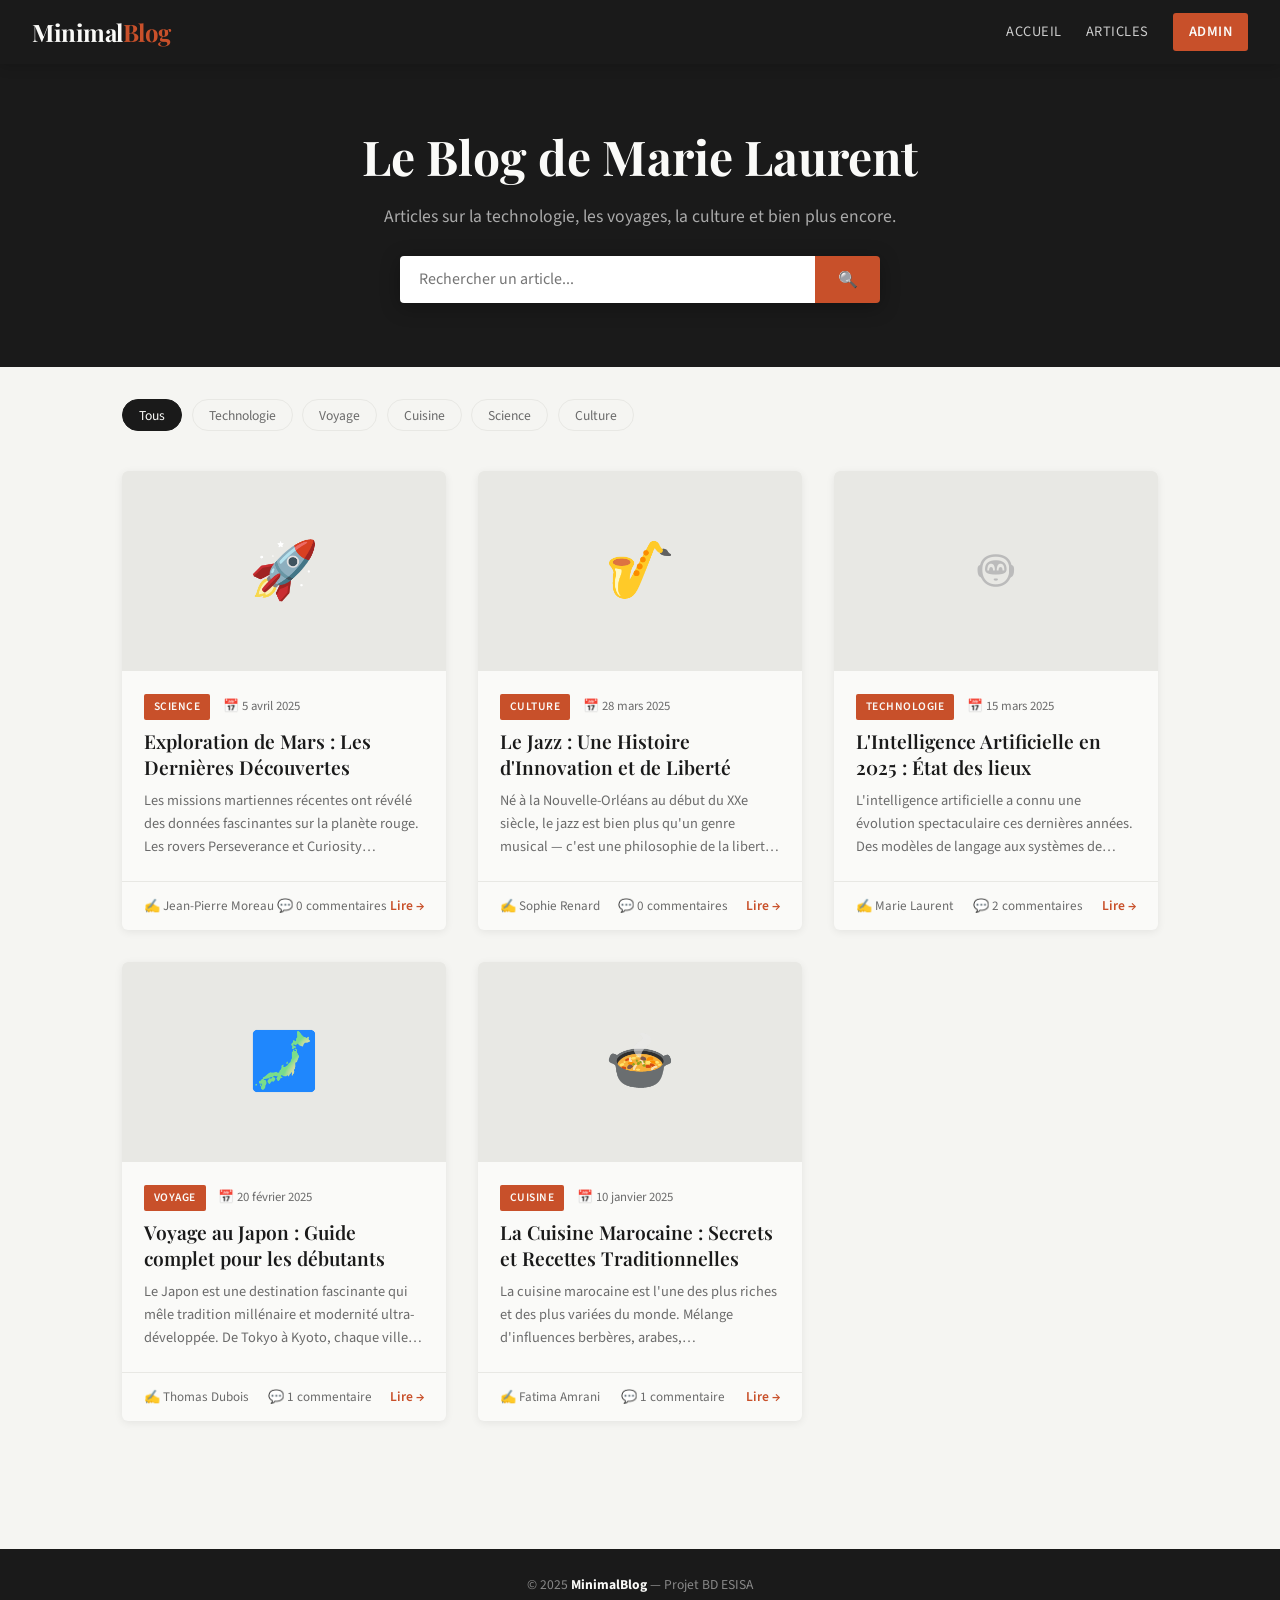
==== index.html @ 1b401ee1 "Premier commit - MinimalBlog ESISA" ====
<!DOCTYPE html>
<html lang="fr">
<head>
  <meta charset="UTF-8">
  <meta name="viewport" content="width=device-width, initial-scale=1.0">
  <title>MinimalBlog — Accueil</title>
  <link rel="stylesheet" href="css/style.css">
</head>
<body>

<!-- HEADER -->
<header>
  <a href="index.html" class="logo">Minimal<span>Blog</span></a>
  <nav>
    <a href="index.html">Accueil</a>
    <a href="index.html">Articles</a>
    <a href="admin/login.html" class="btn-admin">Admin</a>
  </nav>
</header>

<!-- HERO -->
<div class="hero">
  <h1>Le Blog de Marie Laurent</h1>
  <p>Articles sur la technologie, les voyages, la culture et bien plus encore.</p>
  <div class="search-bar">
    <input type="text" id="searchInput" placeholder="Rechercher un article...">
    <button onclick="rechercherArticles()">🔍</button>
  </div>
</div>

<!-- CONTENU -->
<div class="container">
  <div class="categories-filter" id="categoriesFilter">
    <button class="cat-btn active" onclick="filtrerCategorie(null, this)">Tous</button>
  </div>

  <div id="articlesGrid" class="articles-grid">
    <!-- Articles générés dynamiquement -->
  </div>

  <div class="pagination" id="pagination"></div>
</div>

<!-- FOOTER -->
<footer>
  <p>&copy; 2025 <strong>MinimalBlog</strong> — Projet BD ESISA</p>
</footer>

<script src="js/db.js"></script>
<script>
  // ---- Variables d'état ----
  let pageActuelle = 1;
  const ARTICLES_PAR_PAGE = 6;
  let categorieActive = null;
  let rechercheActive = '';

  // ---- Initialisation ----
  DB.init();
  chargerCategories();
  afficherArticles();

  // ---- Charger les catégories ----
  function chargerCategories() {
    const cats = DB.getCategories();
    const filter = document.getElementById('categoriesFilter');
    cats.forEach(cat => {
      const btn = document.createElement('button');
      btn.className = 'cat-btn';
      btn.textContent = cat.nom;
      btn.onclick = function() { filtrerCategorie(cat.id, this); };
      filter.appendChild(btn);
    });
  }

  // ---- Filtrer par catégorie ----
  function filtrerCategorie(id, btn) {
    categorieActive = id;
    pageActuelle = 1;
    document.querySelectorAll('.cat-btn').forEach(b => b.classList.remove('active'));
    btn.classList.add('active');
    afficherArticles();
  }

  // ---- Recherche ----
  function rechercherArticles() {
    rechercheActive = document.getElementById('searchInput').value.trim();
    pageActuelle = 1;
    afficherArticles();
  }

  document.getElementById('searchInput').addEventListener('keyup', function(e) {
    if (e.key === 'Enter') rechercherArticles();
    if (this.value === '') { rechercheActive = ''; afficherArticles(); }
  });

  // ---- Afficher les articles ----
  function afficherArticles() {
    const articles = DB.getArticles('publie', categorieActive, rechercheActive || null);
    const total = articles.length;
    const totalPages = Math.ceil(total / ARTICLES_PAR_PAGE);
    const debut = (pageActuelle - 1) * ARTICLES_PAR_PAGE;
    const page = articles.slice(debut, debut + ARTICLES_PAR_PAGE);

    const grid = document.getElementById('articlesGrid');

    if (page.length === 0) {
      grid.innerHTML = '<div class="empty-state" style="grid-column:1/-1">😕 Aucun article trouvé.</div>';
      document.getElementById('pagination').innerHTML = '';
      return;
    }

    grid.innerHTML = page.map(art => {
      const cat = DB.getCategorieById(art.categorie_id);
      const coms = DB.getCommentaires(art.id, true);
      const extrait = art.contenu.replace(/\n/g, ' ').substring(0, 150) + '...';
      return `
        <div class="card" onclick="window.location='article.html?id=${art.id}'">
          <div class="card-img">
            ${art.image_principale
              ? `<img src="${escapeHtml(art.image_principale)}" alt="${escapeHtml(art.titre)}" onerror="this.parentElement.innerHTML='${art.emoji || '📝'}';">`
              : `<span style="font-size:3.5rem">${art.emoji || '📝'}</span>`
            }
          </div>
          <div class="card-body">
            <div class="card-meta">
              <span class="badge">${cat ? escapeHtml(cat.nom) : 'Divers'}</span>
              <span class="card-date">📅 ${formatDate(art.date_publication)}</span>
            </div>
            <h2>${escapeHtml(art.titre)}</h2>
            <p>${escapeHtml(extrait)}</p>
          </div>
          <div class="card-footer">
            <span>✍️ ${escapeHtml(art.auteur)}</span>
            <span>💬 ${coms.length} commentaire${coms.length !== 1 ? 's' : ''}</span>
            <span class="read-more">Lire →</span>
          </div>
        </div>
      `;
    }).join('');

    // Pagination
    afficherPagination(totalPages);
  }

  function afficherPagination(totalPages) {
    const div = document.getElementById('pagination');
    if (totalPages <= 1) { div.innerHTML = ''; return; }
    let html = '';
    for (let i = 1; i <= totalPages; i++) {
      html += `<button class="page-btn ${i === pageActuelle ? 'active' : ''}" onclick="changerPage(${i})">${i}</button>`;
    }
    div.innerHTML = html;
  }

  function changerPage(n) {
    pageActuelle = n;
    afficherArticles();
    window.scrollTo({ top: 0, behavior: 'smooth' });
  }
</script>
</body>
</html>
---- css/style.css ----
/* ============================================
   MinimalBlog — Style Principal
   ============================================ */

@import url('https://fonts.googleapis.com/css2?family=Playfair+Display:wght@400;600;700&family=Source+Sans+3:wght@300;400;600&display=swap');

:root {
  --noir: #1a1a1a;
  --blanc: #fafaf8;
  --accent: #c8502a;
  --gris: #6b6b6b;
  --gris-clair: #e8e8e4;
  --fond: #f5f5f2;
}

* {
  margin: 0;
  padding: 0;
  box-sizing: border-box;
}

body {
  font-family: 'Source Sans 3', sans-serif;
  background: var(--fond);
  color: var(--noir);
  line-height: 1.7;
}

a {
  text-decoration: none;
  color: inherit;
}

/* ---- HEADER ---- */
header {
  background: var(--noir);
  color: var(--blanc);
  padding: 0 2rem;
  display: flex;
  align-items: center;
  justify-content: space-between;
  height: 64px;
  position: sticky;
  top: 0;
  z-index: 100;
  box-shadow: 0 2px 12px rgba(0,0,0,0.18);
}

.logo {
  font-family: 'Playfair Display', serif;
  font-size: 1.5rem;
  font-weight: 700;
  letter-spacing: -0.5px;
  color: var(--blanc);
}

.logo span {
  color: var(--accent);
}

nav {
  display: flex;
  gap: 1.5rem;
  align-items: center;
}

nav a {
  font-size: 0.9rem;
  font-weight: 400;
  color: #ccc;
  transition: color 0.2s;
  letter-spacing: 0.5px;
  text-transform: uppercase;
}

nav a:hover {
  color: var(--blanc);
}

.btn-admin {
  background: var(--accent);
  color: var(--blanc) !important;
  padding: 0.4rem 1rem;
  border-radius: 3px;
  font-weight: 600 !important;
  transition: background 0.2s !important;
}

.btn-admin:hover {
  background: #a83f1f !important;
}

/* ---- LAYOUT ---- */
.container {
  max-width: 1100px;
  margin: 0 auto;
  padding: 0 2rem;
}

.page-title {
  font-family: 'Playfair Display', serif;
  font-size: 2.2rem;
  font-weight: 700;
  margin: 2.5rem 0 0.5rem;
  color: var(--noir);
}

.page-subtitle {
  color: var(--gris);
  margin-bottom: 2rem;
  font-size: 1rem;
}

/* ---- HERO ---- */
.hero {
  background: var(--noir);
  color: var(--blanc);
  padding: 4rem 2rem;
  text-align: center;
}

.hero h1 {
  font-family: 'Playfair Display', serif;
  font-size: 3rem;
  font-weight: 700;
  margin-bottom: 1rem;
  line-height: 1.2;
}

.hero p {
  font-size: 1.1rem;
  color: #aaa;
  max-width: 520px;
  margin: 0 auto 1.5rem;
}

/* ---- SEARCH ---- */
.search-bar {
  display: flex;
  max-width: 480px;
  margin: 0 auto;
  border-radius: 4px;
  overflow: hidden;
  box-shadow: 0 4px 20px rgba(0,0,0,0.3);
}

.search-bar input {
  flex: 1;
  padding: 0.8rem 1.2rem;
  border: none;
  font-family: 'Source Sans 3', sans-serif;
  font-size: 1rem;
  outline: none;
}

.search-bar button {
  background: var(--accent);
  color: var(--blanc);
  border: none;
  padding: 0 1.4rem;
  cursor: pointer;
  font-size: 1rem;
  font-weight: 600;
  transition: background 0.2s;
}

.search-bar button:hover {
  background: #a83f1f;
}

/* ---- CATEGORIES ---- */
.categories-filter {
  display: flex;
  gap: 0.6rem;
  flex-wrap: wrap;
  margin: 2rem 0 1.5rem;
}

.cat-btn {
  padding: 0.35rem 1rem;
  border: 1.5px solid var(--gris-clair);
  background: transparent;
  border-radius: 20px;
  cursor: pointer;
  font-family: 'Source Sans 3', sans-serif;
  font-size: 0.85rem;
  color: var(--gris);
  transition: all 0.2s;
}

.cat-btn:hover, .cat-btn.active {
  background: var(--noir);
  color: var(--blanc);
  border-color: var(--noir);
}

/* ---- ARTICLES GRID ---- */
.articles-grid {
  display: grid;
  grid-template-columns: repeat(auto-fill, minmax(320px, 1fr));
  gap: 2rem;
  padding: 1rem 0 3rem;
}

.card {
  background: var(--blanc);
  border-radius: 6px;
  overflow: hidden;
  box-shadow: 0 2px 8px rgba(0,0,0,0.07);
  transition: transform 0.25s, box-shadow 0.25s;
  cursor: pointer;
}

.card:hover {
  transform: translateY(-4px);
  box-shadow: 0 8px 24px rgba(0,0,0,0.12);
}

.card-img {
  width: 100%;
  height: 200px;
  object-fit: cover;
  background: var(--gris-clair);
  display: flex;
  align-items: center;
  justify-content: center;
  font-size: 3rem;
  color: #bbb;
}

.card-img img {
  width: 100%;
  height: 100%;
  object-fit: cover;
}

.card-body {
  padding: 1.4rem;
}

.card-meta {
  display: flex;
  align-items: center;
  gap: 0.8rem;
  margin-bottom: 0.6rem;
}

.badge {
  background: var(--accent);
  color: var(--blanc);
  font-size: 0.72rem;
  font-weight: 600;
  text-transform: uppercase;
  letter-spacing: 0.5px;
  padding: 0.2rem 0.6rem;
  border-radius: 2px;
}

.card-date {
  font-size: 0.8rem;
  color: var(--gris);
}

.card h2 {
  font-family: 'Playfair Display', serif;
  font-size: 1.2rem;
  font-weight: 600;
  margin-bottom: 0.5rem;
  line-height: 1.35;
}

.card p {
  font-size: 0.9rem;
  color: var(--gris);
  line-height: 1.6;
  display: -webkit-box;
  -webkit-line-clamp: 3;
  -webkit-box-orient: vertical;
  overflow: hidden;
}

.card-footer {
  padding: 0.8rem 1.4rem;
  border-top: 1px solid var(--gris-clair);
  display: flex;
  justify-content: space-between;
  align-items: center;
  font-size: 0.82rem;
  color: var(--gris);
}

.read-more {
  color: var(--accent);
  font-weight: 600;
  font-size: 0.85rem;
}

/* ---- PAGINATION ---- */
.pagination {
  display: flex;
  justify-content: center;
  gap: 0.5rem;
  padding: 2rem 0 3rem;
}

.page-btn {
  width: 38px;
  height: 38px;
  border: 1.5px solid var(--gris-clair);
  background: var(--blanc);
  border-radius: 3px;
  cursor: pointer;
  font-family: 'Source Sans 3', sans-serif;
  font-size: 0.9rem;
  color: var(--noir);
  transition: all 0.2s;
}

.page-btn:hover, .page-btn.active {
  background: var(--noir);
  color: var(--blanc);
  border-color: var(--noir);
}

/* ---- ARTICLE DETAIL ---- */
.article-detail {
  max-width: 780px;
  margin: 2rem auto;
  padding: 0 2rem;
}

.article-header {
  margin-bottom: 2rem;
}

.article-header h1 {
  font-family: 'Playfair Display', serif;
  font-size: 2.5rem;
  font-weight: 700;
  line-height: 1.25;
  margin-bottom: 1rem;
}

.article-info {
  display: flex;
  gap: 1.2rem;
  flex-wrap: wrap;
  font-size: 0.88rem;
  color: var(--gris);
  margin-bottom: 1.5rem;
}

.article-info span {
  display: flex;
  align-items: center;
  gap: 0.3rem;
}

.article-img {
  width: 100%;
  height: 380px;
  object-fit: cover;
  border-radius: 6px;
  background: var(--gris-clair);
  display: flex;
  align-items: center;
  justify-content: center;
  font-size: 5rem;
  margin-bottom: 2.5rem;
  overflow: hidden;
}

.article-img img {
  width: 100%;
  height: 100%;
  object-fit: cover;
}

.article-content {
  font-size: 1.1rem;
  line-height: 1.9;
  color: #2a2a2a;
  margin-bottom: 3rem;
}

.article-content p {
  margin-bottom: 1.2rem;
}

/* ---- COMMENTAIRES ---- */
.comments-section {
  border-top: 2px solid var(--noir);
  padding-top: 2rem;
  margin-bottom: 3rem;
}

.comments-section h3 {
  font-family: 'Playfair Display', serif;
  font-size: 1.6rem;
  margin-bottom: 1.5rem;
}

.comment-form {
  background: var(--blanc);
  padding: 1.5rem;
  border-radius: 6px;
  margin-bottom: 2rem;
  box-shadow: 0 2px 8px rgba(0,0,0,0.06);
}

.comment-form h4 {
  font-family: 'Playfair Display', serif;
  margin-bottom: 1rem;
  font-size: 1.1rem;
}

.form-row {
  display: grid;
  grid-template-columns: 1fr 1fr;
  gap: 1rem;
  margin-bottom: 1rem;
}

.form-group {
  display: flex;
  flex-direction: column;
  gap: 0.3rem;
  margin-bottom: 1rem;
}

.form-group label {
  font-size: 0.85rem;
  font-weight: 600;
  color: var(--gris);
  text-transform: uppercase;
  letter-spacing: 0.5px;
}

.form-group input,
.form-group textarea,
.form-group select {
  padding: 0.7rem 1rem;
  border: 1.5px solid var(--gris-clair);
  border-radius: 4px;
  font-family: 'Source Sans 3', sans-serif;
  font-size: 0.95rem;
  outline: none;
  background: var(--fond);
  transition: border-color 0.2s;
}

.form-group input:focus,
.form-group textarea:focus,
.form-group select:focus {
  border-color: var(--accent);
}

.form-group textarea {
  resize: vertical;
  min-height: 100px;
}

.btn {
  padding: 0.7rem 1.6rem;
  border: none;
  border-radius: 4px;
  cursor: pointer;
  font-family: 'Source Sans 3', sans-serif;
  font-size: 0.95rem;
  font-weight: 600;
  transition: all 0.2s;
}

.btn-primary {
  background: var(--noir);
  color: var(--blanc);
}

.btn-primary:hover {
  background: #333;
}

.btn-accent {
  background: var(--accent);
  color: var(--blanc);
}

.btn-accent:hover {
  background: #a83f1f;
}

.btn-danger {
  background: #dc3545;
  color: var(--blanc);
}

.btn-danger:hover {
  background: #b52d3a;
}

.btn-success {
  background: #28a745;
  color: var(--blanc);
}

.btn-success:hover {
  background: #218838;
}

.btn-secondary {
  background: var(--gris-clair);
  color: var(--noir);
}

.btn-secondary:hover {
  background: #ccc;
}

.comment-item {
  background: var(--blanc);
  border-radius: 6px;
  padding: 1.2rem 1.4rem;
  margin-bottom: 1rem;
  box-shadow: 0 1px 6px rgba(0,0,0,0.05);
  border-left: 3px solid var(--accent);
}

.comment-author {
  font-weight: 600;
  font-size: 0.9rem;
}

.comment-date {
  font-size: 0.8rem;
  color: var(--gris);
  margin-left: 0.8rem;
}

.comment-text {
  margin-top: 0.5rem;
  font-size: 0.95rem;
  color: #333;
}

/* ---- ADMIN ---- */
.admin-layout {
  display: flex;
  min-height: 100vh;
}

.sidebar {
  width: 230px;
  background: var(--noir);
  color: var(--blanc);
  padding: 2rem 0;
  flex-shrink: 0;
}

.sidebar-logo {
  font-family: 'Playfair Display', serif;
  font-size: 1.3rem;
  font-weight: 700;
  padding: 0 1.5rem;
  margin-bottom: 2rem;
  color: var(--blanc);
}

.sidebar-logo span {
  color: var(--accent);
}

.sidebar-nav {
  list-style: none;
}

.sidebar-nav li a {
  display: flex;
  align-items: center;
  gap: 0.8rem;
  padding: 0.8rem 1.5rem;
  color: #aaa;
  font-size: 0.9rem;
  transition: all 0.2s;
  border-left: 3px solid transparent;
}

.sidebar-nav li a:hover,
.sidebar-nav li a.active {
  color: var(--blanc);
  background: rgba(255,255,255,0.05);
  border-left-color: var(--accent);
}

.sidebar-nav li a .icon {
  font-size: 1rem;
}

.admin-main {
  flex: 1;
  background: var(--fond);
  overflow-y: auto;
}

.admin-topbar {
  background: var(--blanc);
  padding: 1rem 2rem;
  display: flex;
  align-items: center;
  justify-content: space-between;
  border-bottom: 1px solid var(--gris-clair);
  box-shadow: 0 1px 4px rgba(0,0,0,0.05);
}

.admin-topbar h2 {
  font-family: 'Playfair Display', serif;
  font-size: 1.4rem;
}

.admin-content {
  padding: 2rem;
}

/* ---- STATS CARDS ---- */
.stats-grid {
  display: grid;
  grid-template-columns: repeat(auto-fill, minmax(200px, 1fr));
  gap: 1.2rem;
  margin-bottom: 2.5rem;
}

.stat-card {
  background: var(--blanc);
  border-radius: 6px;
  padding: 1.4rem;
  box-shadow: 0 2px 8px rgba(0,0,0,0.06);
  border-left: 4px solid var(--accent);
}

.stat-card .stat-number {
  font-family: 'Playfair Display', serif;
  font-size: 2.2rem;
  font-weight: 700;
  color: var(--noir);
}

.stat-card .stat-label {
  font-size: 0.82rem;
  color: var(--gris);
  text-transform: uppercase;
  letter-spacing: 0.5px;
  margin-top: 0.2rem;
}

/* ---- TABLE ---- */
.data-table {
  width: 100%;
  border-collapse: collapse;
  background: var(--blanc);
  border-radius: 6px;
  overflow: hidden;
  box-shadow: 0 2px 8px rgba(0,0,0,0.06);
}

.data-table th {
  background: var(--noir);
  color: var(--blanc);
  padding: 0.9rem 1.2rem;
  text-align: left;
  font-size: 0.82rem;
  text-transform: uppercase;
  letter-spacing: 0.5px;
  font-weight: 600;
}

.data-table td {
  padding: 0.9rem 1.2rem;
  border-bottom: 1px solid var(--gris-clair);
  font-size: 0.9rem;
}

.data-table tr:last-child td {
  border-bottom: none;
}

.data-table tr:hover td {
  background: var(--fond);
}

.status-badge {
  padding: 0.2rem 0.7rem;
  border-radius: 20px;
  font-size: 0.75rem;
  font-weight: 600;
}

.status-publie {
  background: #d4edda;
  color: #155724;
}

.status-brouillon {
  background: #fff3cd;
  color: #856404;
}

.status-pending {
  background: #fff3cd;
  color: #856404;
}

.status-approved {
  background: #d4edda;
  color: #155724;
}

.actions {
  display: flex;
  gap: 0.5rem;
}

.btn-sm {
  padding: 0.3rem 0.8rem;
  font-size: 0.8rem;
  border-radius: 3px;
}

/* ---- MODAL ---- */
.modal-overlay {
  position: fixed;
  inset: 0;
  background: rgba(0,0,0,0.55);
  z-index: 1000;
  display: flex;
  align-items: center;
  justify-content: center;
  opacity: 0;
  pointer-events: none;
  transition: opacity 0.25s;
}

.modal-overlay.open {
  opacity: 1;
  pointer-events: all;
}

.modal {
  background: var(--blanc);
  border-radius: 8px;
  padding: 2rem;
  width: 90%;
  max-width: 620px;
  max-height: 90vh;
  overflow-y: auto;
  box-shadow: 0 20px 60px rgba(0,0,0,0.25);
  transform: translateY(20px);
  transition: transform 0.25s;
}

.modal-overlay.open .modal {
  transform: translateY(0);
}

.modal-header {
  display: flex;
  align-items: center;
  justify-content: space-between;
  margin-bottom: 1.5rem;
}

.modal-header h3 {
  font-family: 'Playfair Display', serif;
  font-size: 1.4rem;
}

.btn-close {
  background: none;
  border: none;
  font-size: 1.5rem;
  cursor: pointer;
  color: var(--gris);
  line-height: 1;
}

/* ---- LOGIN ---- */
.login-page {
  min-height: 100vh;
  display: flex;
  align-items: center;
  justify-content: center;
  background: var(--noir);
}

.login-box {
  background: var(--blanc);
  padding: 2.5rem;
  border-radius: 8px;
  width: 380px;
  box-shadow: 0 20px 60px rgba(0,0,0,0.4);
}

.login-box h2 {
  font-family: 'Playfair Display', serif;
  font-size: 1.8rem;
  margin-bottom: 0.3rem;
}

.login-box p {
  color: var(--gris);
  font-size: 0.9rem;
  margin-bottom: 2rem;
}

.error-msg {
  background: #f8d7da;
  color: #721c24;
  padding: 0.7rem 1rem;
  border-radius: 4px;
  font-size: 0.88rem;
  margin-bottom: 1rem;
  display: none;
}

.success-msg {
  background: #d4edda;
  color: #155724;
  padding: 0.7rem 1rem;
  border-radius: 4px;
  font-size: 0.88rem;
  margin-bottom: 1rem;
  display: none;
}

/* ---- FOOTER ---- */
footer {
  background: var(--noir);
  color: #888;
  text-align: center;
  padding: 1.5rem;
  font-size: 0.85rem;
}

footer strong {
  color: var(--blanc);
}

/* ---- RESPONSIVE ---- */
@media (max-width: 768px) {
  .hero h1 { font-size: 2rem; }
  .form-row { grid-template-columns: 1fr; }
  .article-header h1 { font-size: 1.8rem; }
  .sidebar { display: none; }
  .stats-grid { grid-template-columns: 1fr 1fr; }
}

/* ---- UTILS ---- */
.flex { display: flex; }
.gap-1 { gap: 0.5rem; }
.mt-1 { margin-top: 1rem; }
.mb-2 { margin-bottom: 2rem; }
.text-right { text-align: right; }
.empty-state {
  text-align: center;
  color: var(--gris);
  padding: 3rem;
  font-size: 1rem;
}
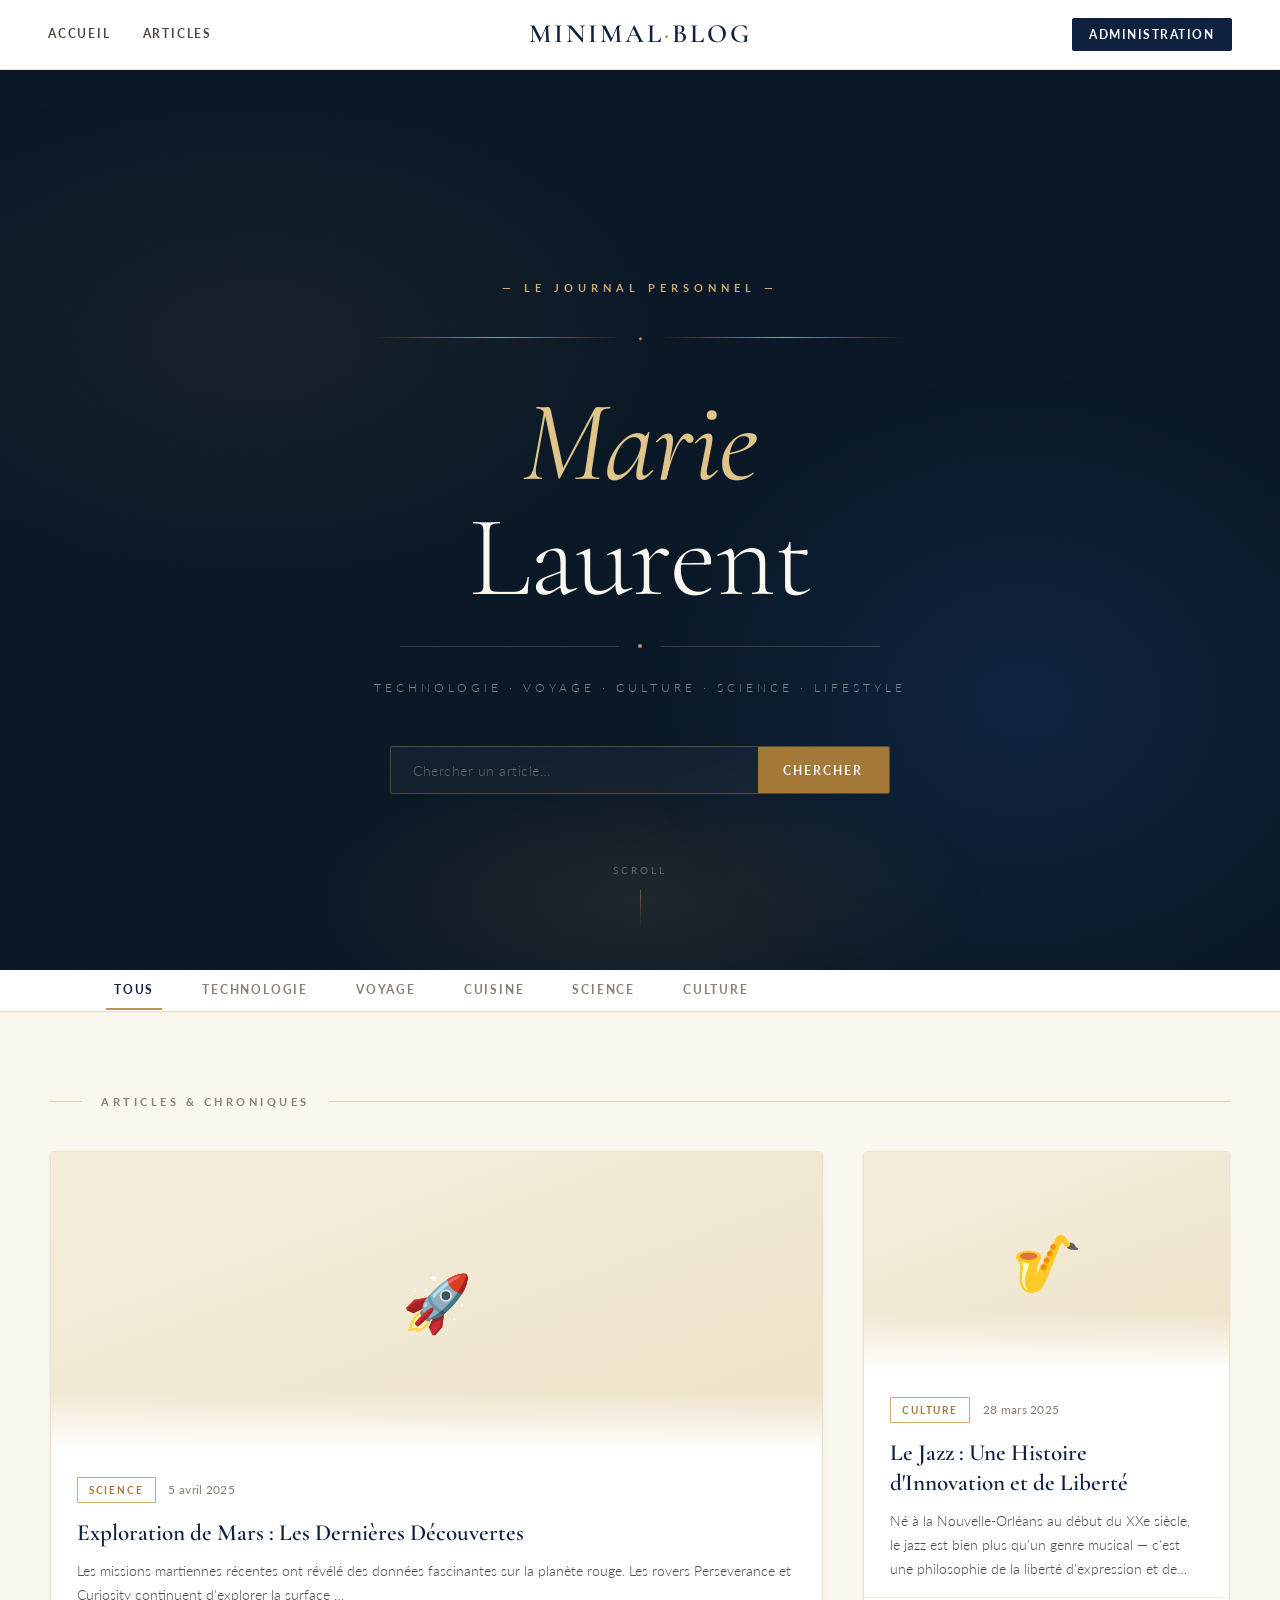
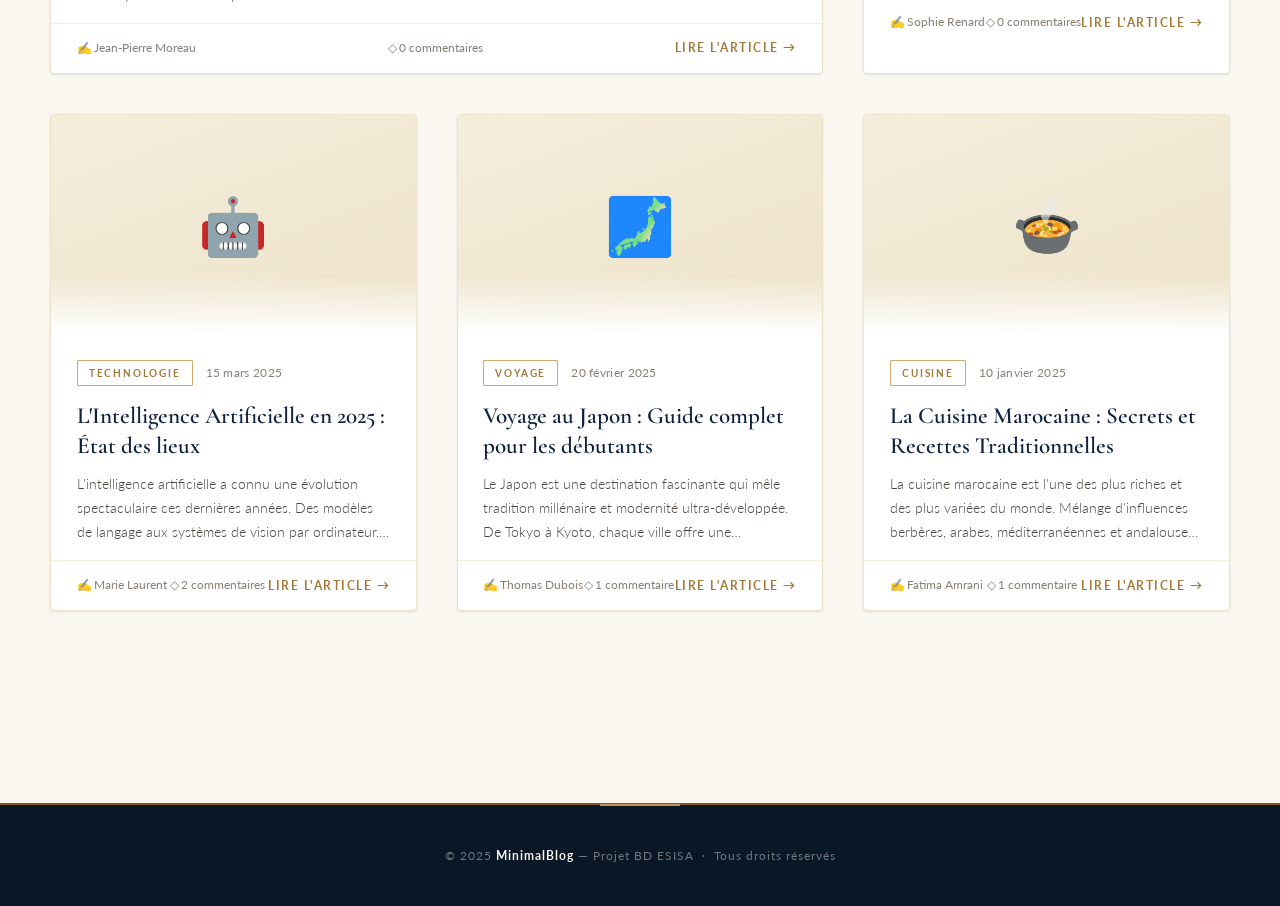
==== commit fa1260fc: "Refonte complète Old Money + architecture fullstack - Redesign CSS : thème Old Money (Cormorant Gara" ====
--- a/index.html
+++ b/index.html
@@ -3,160 +3,288 @@
 <head>
   <meta charset="UTF-8">
   <meta name="viewport" content="width=device-width, initial-scale=1.0">
-  <title>MinimalBlog — Accueil</title>
+  <title>MinimalBlog — Le Journal de Marie Laurent</title>
   <link rel="stylesheet" href="css/style.css">
 </head>
 <body>
 
-<!-- HEADER -->
+<!-- BARRE DE PROGRESSION SCROLL -->
+<div id="scrollProgress"></div>
+
+<!-- ============================================================
+     HEADER — masthead magazine
+     ============================================================ -->
 <header>
-  <a href="index.html" class="logo">Minimal<span>Blog</span></a>
-  <nav>
+  <nav class="nav-left">
     <a href="index.html">Accueil</a>
     <a href="index.html">Articles</a>
-    <a href="admin/login.html" class="btn-admin">Admin</a>
+  </nav>
+
+  <a href="index.html" class="logo">Minimal<span>·</span>Blog</a>
+
+  <nav class="nav-right">
+    <a href="admin/login.html" class="btn-admin">Administration</a>
   </nav>
 </header>
 
-<!-- HERO -->
-<div class="hero">
-  <h1>Le Blog de Marie Laurent</h1>
-  <p>Articles sur la technologie, les voyages, la culture et bien plus encore.</p>
-  <div class="search-bar">
-    <input type="text" id="searchInput" placeholder="Rechercher un article...">
-    <button onclick="rechercherArticles()">🔍</button>
-  </div>
-</div>
-
-<!-- CONTENU -->
-<div class="container">
+<!-- ============================================================
+     HERO — pleine hauteur éditorial
+     ============================================================ -->
+<section class="hero" id="hero">
+  <div class="hero-bg-layer" id="heroBg"></div>
+
+  <div class="hero-content">
+    <p class="hero-eyebrow">— Le Journal Personnel —</p>
+
+    <div class="hero-rule-top">
+      <span></span>
+      <span class="ornament">◆</span>
+      <span></span>
+    </div>
+
+    <h1 class="hero-title">
+      <em>Marie</em><br>Laurent
+    </h1>
+
+    <div class="hero-subtitle-rule">
+      <span></span>
+      <span class="dot"></span>
+      <span></span>
+    </div>
+
+    <p class="hero-tagline">Technologie · Voyage · Culture · Science · Lifestyle</p>
+
+    <div class="search-bar">
+      <input type="text" id="searchInput" placeholder="Chercher un article…">
+      <button onclick="rechercherArticles()">Chercher</button>
+    </div>
+  </div>
+
+  <div class="hero-scroll">
+    <span>Scroll</span>
+    <div class="hero-scroll-line"></div>
+  </div>
+</section>
+
+<!-- ============================================================
+     BANDE CATÉGORIES — sticky
+     ============================================================ -->
+<div class="categories-strip">
   <div class="categories-filter" id="categoriesFilter">
     <button class="cat-btn active" onclick="filtrerCategorie(null, this)">Tous</button>
   </div>
+</div>
+
+<!-- ============================================================
+     GRILLE ARTICLES
+     ============================================================ -->
+<div class="articles-section container">
+
+  <div class="section-label reveal">
+    <span>Articles &amp; Chroniques</span>
+  </div>
 
   <div id="articlesGrid" class="articles-grid">
-    <!-- Articles générés dynamiquement -->
+    <div class="empty-state" style="grid-column:1/-1">
+      <p style="font-size:2rem;margin-bottom:.5rem">⏳</p>
+      Chargement des articles…
+    </div>
   </div>
 
   <div class="pagination" id="pagination"></div>
 </div>
 
-<!-- FOOTER -->
+<!-- ============================================================
+     FOOTER
+     ============================================================ -->
 <footer>
-  <p>&copy; 2025 <strong>MinimalBlog</strong> — Projet BD ESISA</p>
+  <p>&copy; 2025 <strong>MinimalBlog</strong> — Projet BD ESISA &nbsp;·&nbsp; Tous droits réservés</p>
 </footer>
 
+<!-- ============================================================
+     SCRIPTS
+     ============================================================ -->
 <script src="js/db.js"></script>
 <script>
-  // ---- Variables d'état ----
-  let pageActuelle = 1;
-  const ARTICLES_PAR_PAGE = 6;
+  /* ---- État ---- */
+  let pageActuelle    = 1;
+  const ARTICLES_PAGE = 6;
   let categorieActive = null;
   let rechercheActive = '';
 
-  // ---- Initialisation ----
+  /* ---- Init ---- */
   DB.init();
   chargerCategories();
   afficherArticles();
-
-  // ---- Charger les catégories ----
+  initScrollEffects();
+
+  /* ================================================================
+     DONNÉES
+     ================================================================ */
   function chargerCategories() {
-    const cats = DB.getCategories();
+    const cats   = DB.getCategories();
     const filter = document.getElementById('categoriesFilter');
     cats.forEach(cat => {
       const btn = document.createElement('button');
-      btn.className = 'cat-btn';
+      btn.className   = 'cat-btn';
       btn.textContent = cat.nom;
-      btn.onclick = function() { filtrerCategorie(cat.id, this); };
+      btn.onclick     = function() { filtrerCategorie(cat.id, this); };
       filter.appendChild(btn);
     });
   }
 
-  // ---- Filtrer par catégorie ----
   function filtrerCategorie(id, btn) {
     categorieActive = id;
-    pageActuelle = 1;
+    pageActuelle    = 1;
     document.querySelectorAll('.cat-btn').forEach(b => b.classList.remove('active'));
     btn.classList.add('active');
     afficherArticles();
   }
 
-  // ---- Recherche ----
   function rechercherArticles() {
     rechercheActive = document.getElementById('searchInput').value.trim();
-    pageActuelle = 1;
+    pageActuelle    = 1;
     afficherArticles();
   }
 
   document.getElementById('searchInput').addEventListener('keyup', function(e) {
     if (e.key === 'Enter') rechercherArticles();
-    if (this.value === '') { rechercheActive = ''; afficherArticles(); }
+    if (!this.value)       { rechercheActive = ''; afficherArticles(); }
   });
 
-  // ---- Afficher les articles ----
   function afficherArticles() {
-    const articles = DB.getArticles('publie', categorieActive, rechercheActive || null);
-    const total = articles.length;
-    const totalPages = Math.ceil(total / ARTICLES_PAR_PAGE);
-    const debut = (pageActuelle - 1) * ARTICLES_PAR_PAGE;
-    const page = articles.slice(debut, debut + ARTICLES_PAR_PAGE);
-
-    const grid = document.getElementById('articlesGrid');
-
-    if (page.length === 0) {
-      grid.innerHTML = '<div class="empty-state" style="grid-column:1/-1">😕 Aucun article trouvé.</div>';
+    const articles    = DB.getArticles('publie', categorieActive, rechercheActive || null);
+    const total       = articles.length;
+    const totalPages  = Math.ceil(total / ARTICLES_PAGE);
+    const debut       = (pageActuelle - 1) * ARTICLES_PAGE;
+    const page        = articles.slice(debut, debut + ARTICLES_PAGE);
+    const grid        = document.getElementById('articlesGrid');
+
+    if (!page.length) {
+      grid.innerHTML = `<div class="empty-state" style="grid-column:1/-1">
+        <p style="font-size:2rem;margin-bottom:.5rem">📭</p>
+        Aucun article trouvé.
+      </div>`;
       document.getElementById('pagination').innerHTML = '';
       return;
     }
 
-    grid.innerHTML = page.map(art => {
-      const cat = DB.getCategorieById(art.categorie_id);
-      const coms = DB.getCommentaires(art.id, true);
-      const extrait = art.contenu.replace(/\n/g, ' ').substring(0, 150) + '...';
+    grid.innerHTML = page.map((art, idx) => {
+      const cat     = DB.getCategorieById(art.categorie_id);
+      const coms    = DB.getCommentaires(art.id, true);
+      const extrait = art.contenu.replace(/\n/g, ' ').substring(0, 160) + '…';
       return `
-        <div class="card" onclick="window.location='article.html?id=${art.id}'">
+        <article class="card" onclick="window.location='article.html?id=${art.id}'"
+                 style="transition-delay:${(idx % 3) * 0.1}s">
           <div class="card-img">
             ${art.image_principale
-              ? `<img src="${escapeHtml(art.image_principale)}" alt="${escapeHtml(art.titre)}" onerror="this.parentElement.innerHTML='${art.emoji || '📝'}';">`
-              : `<span style="font-size:3.5rem">${art.emoji || '📝'}</span>`
-            }
+              ? `<img src="${escapeHtml(art.image_principale)}" alt="${escapeHtml(art.titre)}"
+                     onerror="this.parentElement.innerHTML='<span style=font-size:3.5rem>${art.emoji || '📝'}</span>'">`
+              : `<span style="font-size:3.5rem">${art.emoji || '📝'}</span>`}
           </div>
           <div class="card-body">
             <div class="card-meta">
               <span class="badge">${cat ? escapeHtml(cat.nom) : 'Divers'}</span>
-              <span class="card-date">📅 ${formatDate(art.date_publication)}</span>
+              <span class="card-date">${formatDate(art.date_publication)}</span>
             </div>
             <h2>${escapeHtml(art.titre)}</h2>
             <p>${escapeHtml(extrait)}</p>
           </div>
           <div class="card-footer">
-            <span>✍️ ${escapeHtml(art.auteur)}</span>
-            <span>💬 ${coms.length} commentaire${coms.length !== 1 ? 's' : ''}</span>
-            <span class="read-more">Lire →</span>
+            <span>✍&thinsp;${escapeHtml(art.auteur)}</span>
+            <span>◇&thinsp;${coms.length} commentaire${coms.length !== 1 ? 's' : ''}</span>
+            <span class="read-more">Lire l'article →</span>
           </div>
-        </div>
-      `;
+        </article>`;
     }).join('');
 
-    // Pagination
     afficherPagination(totalPages);
+    initCardEffects();    // 3D tilt + scroll reveal
+    initRevealElements(); // autres éléments .reveal
   }
 
   function afficherPagination(totalPages) {
     const div = document.getElementById('pagination');
     if (totalPages <= 1) { div.innerHTML = ''; return; }
-    let html = '';
-    for (let i = 1; i <= totalPages; i++) {
-      html += `<button class="page-btn ${i === pageActuelle ? 'active' : ''}" onclick="changerPage(${i})">${i}</button>`;
-    }
-    div.innerHTML = html;
+    div.innerHTML = Array.from({ length: totalPages }, (_, i) => i + 1)
+      .map(i => `<button class="page-btn${i === pageActuelle ? ' active' : ''}"
+                   onclick="changerPage(${i})">${i}</button>`)
+      .join('');
   }
 
   function changerPage(n) {
     pageActuelle = n;
     afficherArticles();
-    window.scrollTo({ top: 0, behavior: 'smooth' });
-  }
+    window.scrollTo({ top: document.querySelector('.categories-strip').offsetTop - 70, behavior: 'smooth' });
+  }
+
+  /* ================================================================
+     ANIMATIONS & EFFETS
+     ================================================================ */
+  function initScrollEffects() {
+    /* -- Barre de progression -- */
+    window.addEventListener('scroll', () => {
+      const pct = window.scrollY / (document.documentElement.scrollHeight - window.innerHeight);
+      document.getElementById('scrollProgress').style.width = (pct * 100) + '%';
+    }, { passive: true });
+
+    /* -- Parallaxe hero -- */
+    window.addEventListener('scroll', () => {
+      const y = window.scrollY;
+      const bg = document.getElementById('heroBg');
+      if (bg && y < window.innerHeight * 1.2) {
+        bg.style.transform = `translateY(${y * 0.35}px)`;
+      }
+    }, { passive: true });
+  }
+
+  /* -- Scroll-reveal + 3D tilt sur les cartes -- */
+  function initCardEffects() {
+    const cards = document.querySelectorAll('.card');
+
+    /* IntersectionObserver pour le reveal */
+    const io = new IntersectionObserver((entries) => {
+      entries.forEach(entry => {
+        if (entry.isIntersecting) {
+          entry.target.classList.add('card-visible');
+          io.unobserve(entry.target);
+        }
+      });
+    }, { threshold: 0.08, rootMargin: '0px 0px -40px 0px' });
+
+    cards.forEach(card => {
+      io.observe(card);
+
+      /* 3D tilt au mouvement de souris */
+      card.addEventListener('mousemove', function(e) {
+        const r  = this.getBoundingClientRect();
+        const x  = ((e.clientX - r.left) / r.width  - .5) * 14;
+        const y  = ((e.clientY - r.top)  / r.height - .5) * -14;
+        this.style.transition = 'box-shadow .3s, border-color .3s';
+        this.style.transform  = `perspective(900px) rotateX(${y}deg) rotateY(${x}deg) translateY(-6px)`;
+      });
+      card.addEventListener('mouseleave', function() {
+        this.style.transition = 'opacity .85s cubic-bezier(.22,1,.36,1), transform .85s cubic-bezier(.22,1,.36,1), box-shadow .3s, border-color .3s';
+        this.style.transform  = '';
+      });
+    });
+  }
+
+  /* -- Reveal générique pour .reveal -- */
+  function initRevealElements() {
+    const io2 = new IntersectionObserver((entries) => {
+      entries.forEach(entry => {
+        if (entry.isIntersecting) {
+          entry.target.classList.add('revealed');
+          io2.unobserve(entry.target);
+        }
+      });
+    }, { threshold: 0.1 });
+    document.querySelectorAll('.reveal:not(.revealed)').forEach(el => io2.observe(el));
+  }
+
+  /* Appel initial pour les éléments statiques */
+  initRevealElements();
 </script>
 </body>
 </html>
--- a/css/style.css
+++ b/css/style.css
@@ -1,866 +1,1003 @@
-/* ============================================
-   MinimalBlog — Style Principal
-   ============================================ */
-
-@import url('https://fonts.googleapis.com/css2?family=Playfair+Display:wght@400;600;700&family=Source+Sans+3:wght@300;400;600&display=swap');
-
+/* ================================================================
+   MINIMALBLOG — OLD MONEY EDITORIAL THEME
+   Navy Deep · Beige Chaud · Or · Crème
+   Polices : Cormorant Garamond · Lato
+   ================================================================ */
+
+@import url('https://fonts.googleapis.com/css2?family=Cormorant+Garamond:ital,wght@0,300;0,400;0,500;0,600;0,700;1,300;1,400;1,500;1,600;1,700&family=Lato:ital,wght@0,300;0,400;0,700;1,300;1,400&family=EB+Garamond:ital,wght@0,400;1,400&display=swap');
+
+/* ----------------------------------------------------------------
+   DESIGN TOKENS
+   ---------------------------------------------------------------- */
 :root {
-  --noir: #1a1a1a;
-  --blanc: #fafaf8;
-  --accent: #c8502a;
-  --gris: #6b6b6b;
-  --gris-clair: #e8e8e4;
-  --fond: #f5f5f2;
-}
-
-* {
-  margin: 0;
-  padding: 0;
-  box-sizing: border-box;
-}
+  /* Palette navy */
+  --navy-950:  #040e1c;
+  --navy-900:  #091726;
+  --navy-800:  #0e2240;
+  --navy-700:  #152e55;
+  --navy-600:  #1e3f6e;
+  --navy-500:  #2a5285;
+  --navy-300:  #5b82b0;
+
+  /* Palette beige / crème */
+  --cream:     #faf7f0;
+  --beige-50:  #f5eedd;
+  --beige-100: #ede2c8;
+  --beige-200: #dfd0b0;
+  --beige-300: #c8b68a;
+  --beige-400: #b09870;
+
+  /* Palette or */
+  --gold-200:  #f0dda8;
+  --gold-300:  #e0c48a;
+  --gold-400:  #cfaa6e;
+  --gold-500:  #c09450;
+  --gold-600:  #a47836;
+  --gold-700:  #7e5820;
+
+  /* Texte */
+  --ink:       #18140e;
+  --ink-600:   #504840;
+  --ink-400:   #8a7f72;
+  --ink-200:   #bdb4a8;
+
+  /* Surfaces */
+  --white:     #ffffff;
+  --surface:   #ffffff;
+
+  /* Sémantique */
+  --bg:        var(--cream);
+  --primary:   var(--navy-800);
+  --accent:    var(--gold-500);
+
+  /* Effets */
+  --shadow-sm:   0 1px 3px rgba(9,23,40,.06), 0 1px 2px rgba(9,23,40,.04);
+  --shadow-md:   0 4px 20px rgba(9,23,40,.10);
+  --shadow-lg:   0 12px 40px rgba(9,23,40,.14);
+  --shadow-gold: 0 0 0 1px rgba(192,148,80,.25), 0 12px 40px rgba(9,23,40,.12);
+
+  --radius:    4px;
+  --transition: 260ms cubic-bezier(.4,0,.2,1);
+}
+
+/* ----------------------------------------------------------------
+   RESET & BASE
+   ---------------------------------------------------------------- */
+*, *::before, *::after { margin:0; padding:0; box-sizing:border-box; }
+
+::-webkit-scrollbar            { width:6px; }
+::-webkit-scrollbar-track      { background:var(--beige-50); }
+::-webkit-scrollbar-thumb      { background:var(--beige-300); border-radius:3px; }
+::-webkit-scrollbar-thumb:hover{ background:var(--gold-500); }
+
+html { scroll-behavior:smooth; font-size:16px; }
 
 body {
-  font-family: 'Source Sans 3', sans-serif;
-  background: var(--fond);
-  color: var(--noir);
-  line-height: 1.7;
-}
-
-a {
-  text-decoration: none;
-  color: inherit;
-}
-
-/* ---- HEADER ---- */
+  font-family:'Lato', sans-serif;
+  background:var(--bg);
+  color:var(--ink);
+  line-height:1.7;
+  overflow-x:hidden;
+}
+
+a { text-decoration:none; color:inherit; }
+
+img { max-width:100%; display:block; }
+
+/* ----------------------------------------------------------------
+   SCROLL PROGRESS BAR
+   ---------------------------------------------------------------- */
+#scrollProgress {
+  position:fixed; top:0; left:0; height:2px; z-index:9999;
+  background:linear-gradient(90deg, var(--gold-600), var(--gold-400), var(--gold-300));
+  width:0; transition:width .08s linear;
+  box-shadow:0 0 8px rgba(192,148,80,.55);
+}
+
+/* ----------------------------------------------------------------
+   HEADER — masthead magazine
+   ---------------------------------------------------------------- */
 header {
-  background: var(--noir);
-  color: var(--blanc);
-  padding: 0 2rem;
-  display: flex;
-  align-items: center;
-  justify-content: space-between;
-  height: 64px;
-  position: sticky;
-  top: 0;
-  z-index: 100;
-  box-shadow: 0 2px 12px rgba(0,0,0,0.18);
-}
-
+  background:var(--white);
+  border-bottom:1px solid var(--beige-100);
+  padding:0 3rem;
+  height:70px;
+  position:sticky; top:0; z-index:800;
+  display:grid;
+  grid-template-columns:1fr auto 1fr;
+  align-items:center;
+  box-shadow:var(--shadow-sm);
+}
+
+/* nav gauche */
+header .nav-left {
+  display:flex; gap:2rem; align-items:center;
+}
+
+/* logo centré */
 .logo {
-  font-family: 'Playfair Display', serif;
-  font-size: 1.5rem;
-  font-weight: 700;
-  letter-spacing: -0.5px;
-  color: var(--blanc);
-}
-
-.logo span {
-  color: var(--accent);
-}
-
-nav {
-  display: flex;
-  gap: 1.5rem;
-  align-items: center;
-}
-
-nav a {
-  font-size: 0.9rem;
-  font-weight: 400;
-  color: #ccc;
-  transition: color 0.2s;
-  letter-spacing: 0.5px;
-  text-transform: uppercase;
-}
-
-nav a:hover {
-  color: var(--blanc);
-}
+  font-family:'Cormorant Garamond', serif;
+  font-size:1.65rem; font-weight:600;
+  color:var(--navy-800);
+  letter-spacing:3px;
+  text-transform:uppercase;
+  text-align:center;
+  transition:color var(--transition);
+}
+.logo:hover { color:var(--gold-600); }
+.logo span  { color:var(--gold-500); }
+
+/* nav droite */
+header .nav-right {
+  display:flex; gap:2rem; align-items:center; justify-content:flex-end;
+}
+
+nav a, .nav-left a, .nav-right a {
+  font-family:'Lato', sans-serif;
+  font-size:.78rem; font-weight:700;
+  letter-spacing:1.8px;
+  text-transform:uppercase;
+  color:var(--ink-600);
+  position:relative;
+  transition:color var(--transition);
+  padding-bottom:2px;
+}
+nav a::after, .nav-left a::after, .nav-right a::after {
+  content:''; position:absolute; bottom:-1px; left:0;
+  width:0; height:1px;
+  background:var(--gold-500);
+  transition:width .3s ease;
+}
+nav a:hover, .nav-left a:hover, .nav-right a:hover { color:var(--navy-800); }
+nav a:hover::after, .nav-left a:hover::after, .nav-right a:hover::after { width:100%; }
 
 .btn-admin {
-  background: var(--accent);
-  color: var(--blanc) !important;
-  padding: 0.4rem 1rem;
-  border-radius: 3px;
-  font-weight: 600 !important;
-  transition: background 0.2s !important;
-}
-
-.btn-admin:hover {
-  background: #a83f1f !important;
-}
-
-/* ---- LAYOUT ---- */
+  font-size:.72rem !important; letter-spacing:1.5px !important;
+  background:var(--navy-800) !important;
+  color:var(--white) !important;
+  padding:.42rem 1.1rem !important;
+  border-radius:2px !important;
+  font-weight:700 !important;
+  transition:background var(--transition) !important;
+}
+.btn-admin::after { display:none !important; }
+.btn-admin:hover { background:var(--navy-600) !important; color:var(--white) !important; }
+
+/* ----------------------------------------------------------------
+   HERO — pleine hauteur, édito magazine
+   ---------------------------------------------------------------- */
+.hero {
+  min-height:100vh;
+  background:var(--navy-900);
+  display:flex; flex-direction:column; align-items:center; justify-content:center;
+  text-align:center;
+  padding:6rem 2rem 4rem;
+  position:relative; overflow:hidden;
+}
+
+/* Grain subtil */
+.hero::before {
+  content:''; position:absolute; inset:0; z-index:0; pointer-events:none;
+  background-image:url("data:image/svg+xml,%3Csvg viewBox='0 0 200 200' xmlns='http://www.w3.org/2000/svg'%3E%3Cfilter id='n'%3E%3CfeTurbulence type='fractalNoise' baseFrequency='0.9' numOctaves='4' stitchTiles='stitch'/%3E%3C/filter%3E%3Crect width='100%25' height='100%25' filter='url(%23n)' opacity='0.04'/%3E%3C/svg%3E");
+  background-size:200px 200px;
+  opacity:.35;
+}
+
+/* Lueur dorée basse */
+.hero::after {
+  content:''; position:absolute; bottom:-80px; left:50%; transform:translateX(-50%);
+  width:700px; height:300px;
+  background:radial-gradient(ellipse at center, rgba(192,148,80,.12) 0%, transparent 70%);
+  pointer-events:none;
+}
+
+.hero-bg-layer {
+  position:absolute; inset:0; z-index:0; will-change:transform;
+  background:
+    radial-gradient(ellipse 60% 50% at 20% 30%, rgba(201,169,110,.07) 0%, transparent 60%),
+    radial-gradient(ellipse 50% 60% at 80% 70%, rgba(30,63,110,.35) 0%, transparent 60%);
+}
+
+.hero-content { position:relative; z-index:1; max-width:800px; }
+
+.hero-eyebrow {
+  font-family:'Lato', sans-serif;
+  font-size:.7rem; font-weight:700;
+  letter-spacing:5px;
+  text-transform:uppercase;
+  color:var(--gold-400);
+  margin-bottom:2rem;
+  animation:fadeDown .9s ease .1s both;
+}
+
+.hero-rule-top {
+  display:flex; align-items:center; gap:1rem;
+  margin-bottom:2.5rem;
+  animation:fadeDown .9s ease .15s both;
+}
+.hero-rule-top span:first-child,
+.hero-rule-top span:last-child {
+  flex:1; height:1px;
+  background:linear-gradient(90deg, transparent, var(--gold-500), transparent);
+}
+.hero-rule-top .ornament {
+  font-family:'Cormorant Garamond', serif;
+  font-size:1rem; color:var(--gold-500);
+  line-height:1;
+}
+
+.hero-title {
+  font-family:'Cormorant Garamond', serif;
+  font-size:clamp(3.8rem, 9vw, 8rem);
+  font-weight:300;
+  line-height:1.0;
+  color:var(--cream);
+  letter-spacing:-1px;
+  margin-bottom:1.2rem;
+  animation:heroReveal 1.2s cubic-bezier(.22,1,.36,1) .2s both;
+}
+.hero-title em {
+  font-style:italic;
+  color:var(--gold-300);
+  font-weight:400;
+}
+
+.hero-subtitle-rule {
+  display:flex; align-items:center; gap:1.2rem;
+  margin:1.8rem auto;
+  max-width:480px;
+}
+.hero-subtitle-rule span:first-child,
+.hero-subtitle-rule span:last-child { flex:1; height:1px; background:rgba(192,148,80,.3); }
+.hero-subtitle-rule .dot { width:4px; height:4px; background:var(--gold-500); border-radius:50%; flex-shrink:0; }
+
+.hero-tagline {
+  font-family:'Lato', sans-serif;
+  font-size:.78rem; font-weight:300;
+  letter-spacing:4px; text-transform:uppercase;
+  color:rgba(245,238,221,.5);
+  margin-bottom:3rem;
+  animation:fadeUp .9s ease .6s both;
+}
+
+/* SEARCH in hero */
+.search-bar {
+  display:flex; max-width:500px; margin:0 auto;
+  border:1px solid rgba(192,148,80,.35);
+  border-radius:2px; overflow:hidden;
+  background:rgba(255,255,255,.04);
+  backdrop-filter:blur(8px);
+  transition:border-color .3s, box-shadow .3s;
+  animation:fadeUp .9s ease .75s both;
+  position:relative; z-index:1;
+}
+.search-bar:focus-within {
+  border-color:var(--gold-400);
+  box-shadow:0 0 0 3px rgba(192,148,80,.12);
+}
+.search-bar input {
+  flex:1; padding:.9rem 1.4rem; border:none;
+  background:transparent; color:var(--cream);
+  font-family:'Lato', sans-serif; font-size:.9rem; font-weight:300;
+  outline:none; letter-spacing:.5px;
+}
+.search-bar input::placeholder { color:rgba(245,238,221,.35); }
+.search-bar button {
+  background:var(--gold-600); color:var(--white);
+  border:none; padding:0 1.6rem;
+  cursor:pointer; font-family:'Lato', sans-serif;
+  font-size:.72rem; font-weight:700; letter-spacing:2px; text-transform:uppercase;
+  transition:background var(--transition);
+}
+.search-bar button:hover { background:var(--gold-500); }
+
+/* Scroll hint */
+.hero-scroll {
+  position:absolute; bottom:2.5rem; left:50%; transform:translateX(-50%);
+  display:flex; flex-direction:column; align-items:center; gap:.7rem;
+  color:rgba(245,238,221,.35);
+  font-size:.62rem; letter-spacing:3px; text-transform:uppercase;
+  animation:fadeIn 1s ease 1.5s both;
+}
+.hero-scroll-line {
+  width:1px; height:40px;
+  background:linear-gradient(to bottom, rgba(192,148,80,.5), transparent);
+  animation:scrollPulse 2s ease-in-out 2s infinite;
+}
+@keyframes scrollPulse {
+  0%,100% { transform:scaleY(1); opacity:.5; }
+  50%      { transform:scaleY(1.3); opacity:1; }
+}
+
+/* ----------------------------------------------------------------
+   LAYOUT CONTAINER
+   ---------------------------------------------------------------- */
 .container {
-  max-width: 1100px;
-  margin: 0 auto;
-  padding: 0 2rem;
-}
-
-.page-title {
-  font-family: 'Playfair Display', serif;
-  font-size: 2.2rem;
-  font-weight: 700;
-  margin: 2.5rem 0 0.5rem;
-  color: var(--noir);
-}
-
-.page-subtitle {
-  color: var(--gris);
-  margin-bottom: 2rem;
-  font-size: 1rem;
-}
-
-/* ---- HERO ---- */
-.hero {
-  background: var(--noir);
-  color: var(--blanc);
-  padding: 4rem 2rem;
-  text-align: center;
-}
-
-.hero h1 {
-  font-family: 'Playfair Display', serif;
-  font-size: 3rem;
-  font-weight: 700;
-  margin-bottom: 1rem;
-  line-height: 1.2;
-}
-
-.hero p {
-  font-size: 1.1rem;
-  color: #aaa;
-  max-width: 520px;
-  margin: 0 auto 1.5rem;
-}
-
-/* ---- SEARCH ---- */
-.search-bar {
-  display: flex;
-  max-width: 480px;
-  margin: 0 auto;
-  border-radius: 4px;
-  overflow: hidden;
-  box-shadow: 0 4px 20px rgba(0,0,0,0.3);
-}
-
-.search-bar input {
-  flex: 1;
-  padding: 0.8rem 1.2rem;
-  border: none;
-  font-family: 'Source Sans 3', sans-serif;
-  font-size: 1rem;
-  outline: none;
-}
-
-.search-bar button {
-  background: var(--accent);
-  color: var(--blanc);
-  border: none;
-  padding: 0 1.4rem;
-  cursor: pointer;
-  font-size: 1rem;
-  font-weight: 600;
-  transition: background 0.2s;
-}
-
-.search-bar button:hover {
-  background: #a83f1f;
-}
-
-/* ---- CATEGORIES ---- */
+  max-width:1180px; margin:0 auto; padding:0 2.5rem;
+}
+
+/* ----------------------------------------------------------------
+   SECTION LABEL — ornement type magazine
+   ---------------------------------------------------------------- */
+.section-label {
+  display:flex; align-items:center; gap:1.2rem;
+  margin-bottom:2.5rem;
+}
+.section-label span {
+  font-family:'Lato', sans-serif;
+  font-size:.7rem; font-weight:700;
+  letter-spacing:3.5px; text-transform:uppercase;
+  color:var(--ink-400); white-space:nowrap;
+}
+.section-label::before, .section-label::after {
+  content:''; flex:1; height:1px; background:var(--beige-200);
+}
+.section-label::before { max-width:2rem; }
+
+/* ----------------------------------------------------------------
+   CATEGORIES FILTER
+   ---------------------------------------------------------------- */
+.categories-strip {
+  background:var(--white);
+  border-bottom:1px solid var(--beige-100);
+  position:sticky; top:70px; z-index:700;
+  box-shadow:0 1px 0 var(--beige-50);
+}
+
 .categories-filter {
-  display: flex;
-  gap: 0.6rem;
-  flex-wrap: wrap;
-  margin: 2rem 0 1.5rem;
-}
+  max-width:1180px; margin:0 auto; padding:0 2.5rem;
+  display:flex; gap:0; align-items:stretch; overflow-x:auto;
+  scrollbar-width:none;
+}
+.categories-filter::-webkit-scrollbar { display:none; }
 
 .cat-btn {
-  padding: 0.35rem 1rem;
-  border: 1.5px solid var(--gris-clair);
-  background: transparent;
-  border-radius: 20px;
-  cursor: pointer;
-  font-family: 'Source Sans 3', sans-serif;
-  font-size: 0.85rem;
-  color: var(--gris);
-  transition: all 0.2s;
-}
-
-.cat-btn:hover, .cat-btn.active {
-  background: var(--noir);
-  color: var(--blanc);
-  border-color: var(--noir);
-}
-
-/* ---- ARTICLES GRID ---- */
+  flex-shrink:0;
+  padding:.8rem 1.5rem;
+  border:none; border-bottom:2px solid transparent;
+  background:transparent;
+  font-family:'Lato', sans-serif;
+  font-size:.72rem; font-weight:700;
+  letter-spacing:1.8px; text-transform:uppercase;
+  color:var(--ink-400);
+  cursor:pointer;
+  transition:all .25s;
+  position:relative;
+}
+.cat-btn::after {
+  content:''; position:absolute; bottom:-1px; left:50%; right:50%;
+  height:2px; background:var(--gold-500);
+  transition:all .3s cubic-bezier(.22,1,.36,1);
+}
+.cat-btn:hover { color:var(--ink); }
+.cat-btn:hover::after { left:1rem; right:1rem; }
+.cat-btn.active { color:var(--navy-800); }
+.cat-btn.active::after { left:1rem; right:1rem; }
+
+/* ----------------------------------------------------------------
+   ARTICLES SECTION
+   ---------------------------------------------------------------- */
+.articles-section { padding:5rem 0 4rem; }
+
 .articles-grid {
-  display: grid;
-  grid-template-columns: repeat(auto-fill, minmax(320px, 1fr));
-  gap: 2rem;
-  padding: 1rem 0 3rem;
-}
-
+  display:grid;
+  grid-template-columns:repeat(3, 1fr);
+  gap:2.5rem;
+}
+
+/* ----------------------------------------------------------------
+   CARD — édito élégant avec reveal 3D au scroll
+   ---------------------------------------------------------------- */
 .card {
-  background: var(--blanc);
-  border-radius: 6px;
-  overflow: hidden;
-  box-shadow: 0 2px 8px rgba(0,0,0,0.07);
-  transition: transform 0.25s, box-shadow 0.25s;
-  cursor: pointer;
-}
-
+  background:var(--white);
+  border:1px solid var(--beige-100);
+  border-radius:var(--radius);
+  overflow:hidden;
+  cursor:pointer;
+  position:relative;
+  box-shadow:var(--shadow-sm);
+
+  /* Reveal animation state */
+  opacity:0;
+  transform:translateY(50px);
+  transition:
+    opacity   .85s cubic-bezier(.22,1,.36,1),
+    transform .85s cubic-bezier(.22,1,.36,1),
+    box-shadow .3s ease,
+    border-color .3s ease;
+}
+.card.card-visible {
+  opacity:1;
+  transform:translateY(0);
+}
+.card:not(.card-visible) { pointer-events:none; }
+
+/* Ligne dorée gauche au survol */
+.card::before {
+  content:''; position:absolute; left:0; top:0; bottom:0;
+  width:2px;
+  background:var(--gold-500);
+  transform:scaleY(0); transform-origin:bottom;
+  transition:transform .35s cubic-bezier(.22,1,.36,1);
+}
+.card:hover::before { transform:scaleY(1); }
 .card:hover {
-  transform: translateY(-4px);
-  box-shadow: 0 8px 24px rgba(0,0,0,0.12);
-}
-
+  border-color:var(--beige-200);
+  box-shadow:var(--shadow-gold);
+}
+
+/* Image */
 .card-img {
-  width: 100%;
-  height: 200px;
-  object-fit: cover;
-  background: var(--gris-clair);
-  display: flex;
-  align-items: center;
-  justify-content: center;
-  font-size: 3rem;
-  color: #bbb;
-}
-
+  width:100%; height:220px;
+  background:linear-gradient(160deg, var(--beige-50) 0%, var(--beige-100) 100%);
+  display:flex; align-items:center; justify-content:center;
+  font-size:3.5rem; overflow:hidden; position:relative;
+}
+.card-img::after {
+  content:''; position:absolute; bottom:0; left:0; right:0;
+  height:60px;
+  background:linear-gradient(to top, var(--white) 0%, transparent 100%);
+}
 .card-img img {
-  width: 100%;
-  height: 100%;
-  object-fit: cover;
-}
-
-.card-body {
-  padding: 1.4rem;
-}
-
-.card-meta {
-  display: flex;
-  align-items: center;
-  gap: 0.8rem;
-  margin-bottom: 0.6rem;
-}
+  width:100%; height:100%; object-fit:cover;
+  transition:transform .6s cubic-bezier(.22,1,.36,1);
+}
+.card:hover .card-img img { transform:scale(1.05); }
+
+/* Body */
+.card-body { padding:1.6rem 1.6rem 1rem; }
+
+.card-meta { display:flex; align-items:center; gap:.8rem; margin-bottom:.9rem; }
 
 .badge {
-  background: var(--accent);
-  color: var(--blanc);
-  font-size: 0.72rem;
-  font-weight: 600;
-  text-transform: uppercase;
-  letter-spacing: 0.5px;
-  padding: 0.2rem 0.6rem;
-  border-radius: 2px;
+  font-family:'Lato', sans-serif;
+  font-size:.62rem; font-weight:700; letter-spacing:1.8px; text-transform:uppercase;
+  color:var(--gold-600);
+  padding:.22rem .7rem;
+  border:1px solid var(--gold-400);
+  border-radius:1px;
+  background:transparent;
+  transition:all .25s;
+}
+.card:hover .badge {
+  background:var(--gold-600); color:var(--white); border-color:var(--gold-600);
 }
 
 .card-date {
-  font-size: 0.8rem;
-  color: var(--gris);
+  font-size:.75rem; color:var(--ink-400); letter-spacing:.3px;
+  font-family:'Lato', sans-serif;
 }
 
 .card h2 {
-  font-family: 'Playfair Display', serif;
-  font-size: 1.2rem;
-  font-weight: 600;
-  margin-bottom: 0.5rem;
-  line-height: 1.35;
-}
+  font-family:'Cormorant Garamond', serif;
+  font-size:1.45rem; font-weight:600; line-height:1.3;
+  color:var(--navy-800); margin-bottom:.7rem;
+  transition:color var(--transition);
+}
+.card:hover h2 { color:var(--navy-600); }
 
 .card p {
-  font-size: 0.9rem;
-  color: var(--gris);
-  line-height: 1.6;
-  display: -webkit-box;
-  -webkit-line-clamp: 3;
-  -webkit-box-orient: vertical;
-  overflow: hidden;
-}
-
+  font-size:.88rem; color:var(--ink-600); line-height:1.7;
+  font-family:'Lato', sans-serif; font-weight:300;
+  display:-webkit-box; -webkit-line-clamp:3; line-clamp:3;
+  -webkit-box-orient:vertical; overflow:hidden;
+}
+
+/* Footer */
 .card-footer {
-  padding: 0.8rem 1.4rem;
-  border-top: 1px solid var(--gris-clair);
-  display: flex;
-  justify-content: space-between;
-  align-items: center;
-  font-size: 0.82rem;
-  color: var(--gris);
+  padding:.9rem 1.6rem;
+  border-top:1px solid var(--beige-50);
+  display:flex; justify-content:space-between; align-items:center;
+  font-size:.75rem; color:var(--ink-400);
 }
 
 .read-more {
-  color: var(--accent);
-  font-weight: 600;
-  font-size: 0.85rem;
-}
-
-/* ---- PAGINATION ---- */
+  font-family:'Lato', sans-serif;
+  font-size:.72rem; font-weight:700;
+  letter-spacing:1.5px; text-transform:uppercase;
+  color:var(--gold-600);
+  display:inline-flex; align-items:center; gap:.4rem;
+  transition:gap .25s, color .25s;
+}
+.card:hover .read-more { gap:.7rem; color:var(--gold-500); }
+
+/* ----------------------------------------------------------------
+   FEATURED CARD (premier article, large)
+   ---------------------------------------------------------------- */
+.articles-grid .card:first-child {
+  grid-column:span 2;
+}
+.articles-grid .card:first-child .card-img  { height:300px; }
+.articles-grid .card:first-child .card h2   { font-size:2rem; }
+
+/* ----------------------------------------------------------------
+   PAGINATION
+   ---------------------------------------------------------------- */
 .pagination {
-  display: flex;
-  justify-content: center;
-  gap: 0.5rem;
-  padding: 2rem 0 3rem;
-}
-
+  display:flex; justify-content:center; gap:.4rem;
+  padding:3rem 0 5rem;
+}
 .page-btn {
-  width: 38px;
-  height: 38px;
-  border: 1.5px solid var(--gris-clair);
-  background: var(--blanc);
-  border-radius: 3px;
-  cursor: pointer;
-  font-family: 'Source Sans 3', sans-serif;
-  font-size: 0.9rem;
-  color: var(--noir);
-  transition: all 0.2s;
-}
-
-.page-btn:hover, .page-btn.active {
-  background: var(--noir);
-  color: var(--blanc);
-  border-color: var(--noir);
-}
-
-/* ---- ARTICLE DETAIL ---- */
+  width:40px; height:40px;
+  border:1px solid var(--beige-200);
+  background:var(--white);
+  border-radius:var(--radius);
+  cursor:pointer;
+  font-family:'Lato', sans-serif; font-size:.82rem; font-weight:700;
+  color:var(--ink-600);
+  letter-spacing:.5px;
+  transition:all .25s;
+}
+.page-btn:hover { border-color:var(--gold-500); color:var(--navy-800); }
+.page-btn.active {
+  background:var(--navy-800); color:var(--white);
+  border-color:var(--navy-800);
+}
+
+/* ----------------------------------------------------------------
+   ARTICLE DETAIL
+   ---------------------------------------------------------------- */
+.article-hero {
+  background:var(--navy-900);
+  padding:6rem 2rem 5rem;
+  text-align:center;
+  position:relative; overflow:hidden;
+}
+.article-hero::before {
+  content:''; position:absolute; inset:0;
+  background:radial-gradient(ellipse at center, rgba(192,148,80,.06) 0%, transparent 70%);
+  pointer-events:none;
+}
+
 .article-detail {
-  max-width: 780px;
-  margin: 2rem auto;
-  padding: 0 2rem;
-}
-
-.article-header {
-  margin-bottom: 2rem;
+  max-width:780px; margin:0 auto; padding:0 2rem;
+}
+
+.article-header { margin:3.5rem 0 3rem; }
+
+.article-eyebrow {
+  font-family:'Lato', sans-serif; font-size:.68rem; font-weight:700;
+  letter-spacing:3px; text-transform:uppercase; color:var(--gold-500);
+  margin-bottom:1rem;
 }
 
 .article-header h1 {
-  font-family: 'Playfair Display', serif;
-  font-size: 2.5rem;
-  font-weight: 700;
-  line-height: 1.25;
-  margin-bottom: 1rem;
+  font-family:'Cormorant Garamond', serif;
+  font-size:clamp(2.2rem,5vw,3.4rem);
+  font-weight:400; line-height:1.2;
+  color:var(--navy-800); margin-bottom:1.5rem;
 }
 
 .article-info {
-  display: flex;
-  gap: 1.2rem;
-  flex-wrap: wrap;
-  font-size: 0.88rem;
-  color: var(--gris);
-  margin-bottom: 1.5rem;
-}
-
-.article-info span {
-  display: flex;
-  align-items: center;
-  gap: 0.3rem;
-}
+  display:flex; gap:1.5rem; flex-wrap:wrap;
+  font-size:.78rem; color:var(--ink-400);
+  padding:1rem 0; border-top:1px solid var(--beige-100);
+  border-bottom:1px solid var(--beige-100);
+  font-family:'Lato', sans-serif; letter-spacing:.3px;
+}
+.article-info span { display:flex; align-items:center; gap:.4rem; }
 
 .article-img {
-  width: 100%;
-  height: 380px;
-  object-fit: cover;
-  border-radius: 6px;
-  background: var(--gris-clair);
-  display: flex;
-  align-items: center;
-  justify-content: center;
-  font-size: 5rem;
-  margin-bottom: 2.5rem;
-  overflow: hidden;
-}
-
-.article-img img {
-  width: 100%;
-  height: 100%;
-  object-fit: cover;
-}
+  width:100%; height:440px;
+  background:linear-gradient(160deg, var(--beige-50), var(--beige-100));
+  border-radius:var(--radius);
+  display:flex; align-items:center; justify-content:center; font-size:5rem;
+  margin:2.5rem 0; overflow:hidden;
+  box-shadow:var(--shadow-md);
+}
+.article-img img { width:100%; height:100%; object-fit:cover; }
 
 .article-content {
-  font-size: 1.1rem;
-  line-height: 1.9;
-  color: #2a2a2a;
-  margin-bottom: 3rem;
-}
-
-.article-content p {
-  margin-bottom: 1.2rem;
-}
-
-/* ---- COMMENTAIRES ---- */
+  font-family:'EB Garamond', 'Lato', serif;
+  font-size:1.15rem; line-height:1.9;
+  color:var(--ink-600); margin-bottom:3rem;
+}
+.article-content p { margin-bottom:1.4rem; }
+
+/* ----------------------------------------------------------------
+   COMMENTAIRES
+   ---------------------------------------------------------------- */
 .comments-section {
-  border-top: 2px solid var(--noir);
-  padding-top: 2rem;
-  margin-bottom: 3rem;
-}
-
+  border-top:1px solid var(--beige-100);
+  padding-top:3rem; margin-bottom:5rem;
+}
 .comments-section h3 {
-  font-family: 'Playfair Display', serif;
-  font-size: 1.6rem;
-  margin-bottom: 1.5rem;
+  font-family:'Cormorant Garamond', serif;
+  font-size:2rem; font-weight:400;
+  color:var(--navy-800); margin-bottom:2rem;
 }
 
 .comment-form {
-  background: var(--blanc);
-  padding: 1.5rem;
-  border-radius: 6px;
-  margin-bottom: 2rem;
-  box-shadow: 0 2px 8px rgba(0,0,0,0.06);
-}
-
+  background:var(--beige-50);
+  border:1px solid var(--beige-100);
+  padding:2rem; border-radius:var(--radius);
+  margin-bottom:2.5rem;
+}
 .comment-form h4 {
-  font-family: 'Playfair Display', serif;
-  margin-bottom: 1rem;
-  font-size: 1.1rem;
-}
-
-.form-row {
-  display: grid;
-  grid-template-columns: 1fr 1fr;
-  gap: 1rem;
-  margin-bottom: 1rem;
-}
-
-.form-group {
-  display: flex;
-  flex-direction: column;
-  gap: 0.3rem;
-  margin-bottom: 1rem;
-}
+  font-family:'Cormorant Garamond', serif;
+  font-size:1.2rem; color:var(--navy-800); margin-bottom:1.2rem;
+}
+
+.form-row { display:grid; grid-template-columns:1fr 1fr; gap:1rem; margin-bottom:1rem; }
+.form-group { display:flex; flex-direction:column; gap:.3rem; margin-bottom:1rem; }
 
 .form-group label {
-  font-size: 0.85rem;
-  font-weight: 600;
-  color: var(--gris);
-  text-transform: uppercase;
-  letter-spacing: 0.5px;
+  font-size:.7rem; font-weight:700; letter-spacing:1.5px;
+  text-transform:uppercase; color:var(--ink-400);
 }
 
 .form-group input,
 .form-group textarea,
 .form-group select {
-  padding: 0.7rem 1rem;
-  border: 1.5px solid var(--gris-clair);
-  border-radius: 4px;
-  font-family: 'Source Sans 3', sans-serif;
-  font-size: 0.95rem;
-  outline: none;
-  background: var(--fond);
-  transition: border-color 0.2s;
-}
-
+  padding:.75rem 1rem;
+  border:1px solid var(--beige-200); border-radius:var(--radius);
+  font-family:'Lato', sans-serif; font-size:.92rem;
+  outline:none; background:var(--white); color:var(--ink);
+  transition:border-color .25s, box-shadow .25s;
+}
 .form-group input:focus,
 .form-group textarea:focus,
 .form-group select:focus {
-  border-color: var(--accent);
-}
-
-.form-group textarea {
-  resize: vertical;
-  min-height: 100px;
-}
-
+  border-color:var(--gold-500);
+  box-shadow:0 0 0 3px rgba(192,148,80,.1);
+}
+.form-group input::placeholder,
+.form-group textarea::placeholder { color:var(--ink-200); }
+.form-group textarea { resize:vertical; min-height:110px; }
+.form-group select option { background:var(--white); color:var(--ink); }
+
+/* ----------------------------------------------------------------
+   BUTTONS
+   ---------------------------------------------------------------- */
 .btn {
-  padding: 0.7rem 1.6rem;
-  border: none;
-  border-radius: 4px;
-  cursor: pointer;
-  font-family: 'Source Sans 3', sans-serif;
-  font-size: 0.95rem;
-  font-weight: 600;
-  transition: all 0.2s;
+  padding:.72rem 1.8rem;
+  border:none; border-radius:var(--radius);
+  cursor:pointer;
+  font-family:'Lato', sans-serif; font-size:.78rem; font-weight:700;
+  letter-spacing:1.5px; text-transform:uppercase;
+  transition:all .25s; position:relative; overflow:hidden;
 }
 
 .btn-primary {
-  background: var(--noir);
-  color: var(--blanc);
-}
-
-.btn-primary:hover {
-  background: #333;
-}
+  background:var(--navy-800); color:var(--white);
+  border:1px solid var(--navy-800);
+}
+.btn-primary:hover { background:var(--navy-700); }
 
 .btn-accent {
-  background: var(--accent);
-  color: var(--blanc);
-}
-
-.btn-accent:hover {
-  background: #a83f1f;
-}
+  background:var(--gold-600); color:var(--white);
+  border:1px solid var(--gold-600);
+}
+.btn-accent:hover { background:var(--gold-500); border-color:var(--gold-500); }
 
 .btn-danger {
-  background: #dc3545;
-  color: var(--blanc);
-}
-
-.btn-danger:hover {
-  background: #b52d3a;
-}
+  background:#c0392b; color:var(--white); border:1px solid #c0392b;
+}
+.btn-danger:hover { background:#a93226; }
 
 .btn-success {
-  background: #28a745;
-  color: var(--blanc);
-}
-
-.btn-success:hover {
-  background: #218838;
-}
+  background:#27ae60; color:var(--white); border:1px solid #27ae60;
+}
+.btn-success:hover { background:#219a52; }
 
 .btn-secondary {
-  background: var(--gris-clair);
-  color: var(--noir);
-}
-
-.btn-secondary:hover {
-  background: #ccc;
-}
-
+  background:transparent; color:var(--ink-600);
+  border:1px solid var(--beige-200);
+}
+.btn-secondary:hover { border-color:var(--beige-300); background:var(--beige-50); }
+
+.btn-sm { padding:.4rem 1rem; font-size:.7rem; }
+
+/* ----------------------------------------------------------------
+   COMMENT ITEM
+   ---------------------------------------------------------------- */
 .comment-item {
-  background: var(--blanc);
-  border-radius: 6px;
-  padding: 1.2rem 1.4rem;
-  margin-bottom: 1rem;
-  box-shadow: 0 1px 6px rgba(0,0,0,0.05);
-  border-left: 3px solid var(--accent);
-}
-
-.comment-author {
-  font-weight: 600;
-  font-size: 0.9rem;
-}
-
-.comment-date {
-  font-size: 0.8rem;
-  color: var(--gris);
-  margin-left: 0.8rem;
-}
-
-.comment-text {
-  margin-top: 0.5rem;
-  font-size: 0.95rem;
-  color: #333;
-}
-
-/* ---- ADMIN ---- */
-.admin-layout {
-  display: flex;
-  min-height: 100vh;
-}
+  background:var(--white); border:1px solid var(--beige-100);
+  border-left:2px solid var(--gold-500);
+  border-radius:var(--radius); padding:1.2rem 1.5rem; margin-bottom:.9rem;
+  transition:all var(--transition);
+}
+.comment-item:hover { border-left-width:3px; }
+.comment-author { font-weight:700; font-size:.88rem; color:var(--navy-800); }
+.comment-date   { font-size:.75rem; color:var(--ink-400); margin-left:.8rem; }
+.comment-text   { margin-top:.5rem; font-size:.92rem; color:var(--ink-600); line-height:1.65; }
+
+/* ----------------------------------------------------------------
+   MESSAGES succès / erreur
+   ---------------------------------------------------------------- */
+.error-msg {
+  background:#fdf2f2; color:#9b2335; border:1px solid #f5c5c8;
+  padding:.75rem 1rem; border-radius:var(--radius);
+  font-size:.88rem; margin-bottom:.9rem; display:none;
+}
+.success-msg {
+  background:#f0faf4; color:#1e6b3c; border:1px solid #b8e6cd;
+  padding:.75rem 1rem; border-radius:var(--radius);
+  font-size:.88rem; margin-bottom:.9rem; display:none;
+}
+
+/* ----------------------------------------------------------------
+   ADMIN LAYOUT — navy élégant
+   ---------------------------------------------------------------- */
+.admin-layout { display:flex; min-height:100vh; background:var(--beige-50); }
 
 .sidebar {
-  width: 230px;
-  background: var(--noir);
-  color: var(--blanc);
-  padding: 2rem 0;
-  flex-shrink: 0;
+  width:240px; flex-shrink:0;
+  background:var(--navy-900); color:var(--cream);
+  padding:0 0 2rem; border-right:none;
+  position:relative;
+}
+.sidebar::after {
+  content:''; position:absolute; top:0; right:0; bottom:0; width:1px;
+  background:linear-gradient(to bottom, transparent, rgba(192,148,80,.2), transparent);
 }
 
 .sidebar-logo {
-  font-family: 'Playfair Display', serif;
-  font-size: 1.3rem;
-  font-weight: 700;
-  padding: 0 1.5rem;
-  margin-bottom: 2rem;
-  color: var(--blanc);
-}
-
-.sidebar-logo span {
-  color: var(--accent);
-}
-
-.sidebar-nav {
-  list-style: none;
-}
-
+  display:block; padding:1.8rem 1.5rem;
+  font-family:'Cormorant Garamond', serif;
+  font-size:1.5rem; font-weight:600; letter-spacing:2px;
+  text-transform:uppercase; color:var(--cream);
+  border-bottom:1px solid rgba(192,148,80,.15);
+  margin-bottom:.5rem;
+}
+.sidebar-logo span { color:var(--gold-400); }
+
+.sidebar-nav { list-style:none; }
 .sidebar-nav li a {
-  display: flex;
-  align-items: center;
-  gap: 0.8rem;
-  padding: 0.8rem 1.5rem;
-  color: #aaa;
-  font-size: 0.9rem;
-  transition: all 0.2s;
-  border-left: 3px solid transparent;
-}
-
+  display:flex; align-items:center; gap:.8rem;
+  padding:.85rem 1.5rem; color:rgba(245,238,221,.55);
+  font-size:.75rem; font-weight:700; letter-spacing:1.5px; text-transform:uppercase;
+  transition:all .25s; border-left:2px solid transparent;
+}
 .sidebar-nav li a:hover,
 .sidebar-nav li a.active {
-  color: var(--blanc);
-  background: rgba(255,255,255,0.05);
-  border-left-color: var(--accent);
-}
-
-.sidebar-nav li a .icon {
-  font-size: 1rem;
-}
-
-.admin-main {
-  flex: 1;
-  background: var(--fond);
-  overflow-y: auto;
-}
+  color:var(--cream); border-left-color:var(--gold-500);
+  background:rgba(192,148,80,.07);
+}
+.sidebar-nav li a .icon { font-size:.95rem; width:18px; text-align:center; }
+
+.admin-main { flex:1; overflow-y:auto; }
 
 .admin-topbar {
-  background: var(--blanc);
-  padding: 1rem 2rem;
-  display: flex;
-  align-items: center;
-  justify-content: space-between;
-  border-bottom: 1px solid var(--gris-clair);
-  box-shadow: 0 1px 4px rgba(0,0,0,0.05);
-}
-
+  background:var(--white); border-bottom:1px solid var(--beige-100);
+  padding:1.1rem 2rem;
+  display:flex; align-items:center; justify-content:space-between;
+  position:sticky; top:0; z-index:100; box-shadow:var(--shadow-sm);
+}
 .admin-topbar h2 {
-  font-family: 'Playfair Display', serif;
-  font-size: 1.4rem;
-}
-
-.admin-content {
-  padding: 2rem;
-}
-
-/* ---- STATS CARDS ---- */
+  font-family:'Cormorant Garamond', serif;
+  font-size:1.6rem; font-weight:400; color:var(--navy-800);
+}
+
+.admin-content { padding:2rem; }
+
+/* ----------------------------------------------------------------
+   STATS CARDS
+   ---------------------------------------------------------------- */
 .stats-grid {
-  display: grid;
-  grid-template-columns: repeat(auto-fill, minmax(200px, 1fr));
-  gap: 1.2rem;
-  margin-bottom: 2.5rem;
-}
-
+  display:grid; grid-template-columns:repeat(auto-fill, minmax(185px,1fr));
+  gap:1rem; margin-bottom:2.5rem;
+}
 .stat-card {
-  background: var(--blanc);
-  border-radius: 6px;
-  padding: 1.4rem;
-  box-shadow: 0 2px 8px rgba(0,0,0,0.06);
-  border-left: 4px solid var(--accent);
-}
-
+  background:var(--white); border:1px solid var(--beige-100);
+  border-radius:var(--radius); padding:1.5rem;
+  border-top:2px solid var(--gold-500);
+  transition:all var(--transition);
+}
+.stat-card:hover {
+  box-shadow:var(--shadow-md); transform:translateY(-2px);
+  border-top-color:var(--navy-700);
+}
 .stat-card .stat-number {
-  font-family: 'Playfair Display', serif;
-  font-size: 2.2rem;
-  font-weight: 700;
-  color: var(--noir);
-}
-
+  font-family:'Cormorant Garamond', serif; font-size:2.6rem; font-weight:600;
+  color:var(--navy-800); line-height:1;
+}
 .stat-card .stat-label {
-  font-size: 0.82rem;
-  color: var(--gris);
-  text-transform: uppercase;
-  letter-spacing: 0.5px;
-  margin-top: 0.2rem;
-}
-
-/* ---- TABLE ---- */
+  font-size:.68rem; font-weight:700; letter-spacing:1.5px;
+  text-transform:uppercase; color:var(--ink-400); margin-top:.3rem;
+}
+
+/* ----------------------------------------------------------------
+   DATA TABLE
+   ---------------------------------------------------------------- */
 .data-table {
-  width: 100%;
-  border-collapse: collapse;
-  background: var(--blanc);
-  border-radius: 6px;
-  overflow: hidden;
-  box-shadow: 0 2px 8px rgba(0,0,0,0.06);
-}
-
+  width:100%; border-collapse:collapse;
+  background:var(--white);
+  border:1px solid var(--beige-100); border-radius:var(--radius);
+  overflow:hidden; box-shadow:var(--shadow-sm);
+}
 .data-table th {
-  background: var(--noir);
-  color: var(--blanc);
-  padding: 0.9rem 1.2rem;
-  text-align: left;
-  font-size: 0.82rem;
-  text-transform: uppercase;
-  letter-spacing: 0.5px;
-  font-weight: 600;
-}
-
+  background:var(--navy-900); color:var(--cream);
+  padding:.85rem 1.2rem; text-align:left;
+  font-family:'Lato', sans-serif; font-size:.68rem; font-weight:700;
+  letter-spacing:1.8px; text-transform:uppercase;
+  border-bottom:2px solid var(--gold-600);
+}
 .data-table td {
-  padding: 0.9rem 1.2rem;
-  border-bottom: 1px solid var(--gris-clair);
-  font-size: 0.9rem;
-}
-
-.data-table tr:last-child td {
-  border-bottom: none;
-}
-
-.data-table tr:hover td {
-  background: var(--fond);
-}
+  padding:.9rem 1.2rem; border-bottom:1px solid var(--beige-50);
+  font-size:.88rem; color:var(--ink-600); transition:background .15s;
+}
+.data-table tr:last-child td { border-bottom:none; }
+.data-table tr:hover td { background:var(--beige-50); }
 
 .status-badge {
-  padding: 0.2rem 0.7rem;
-  border-radius: 20px;
-  font-size: 0.75rem;
-  font-weight: 600;
-}
-
-.status-publie {
-  background: #d4edda;
-  color: #155724;
-}
-
-.status-brouillon {
-  background: #fff3cd;
-  color: #856404;
-}
-
-.status-pending {
-  background: #fff3cd;
-  color: #856404;
-}
-
-.status-approved {
-  background: #d4edda;
-  color: #155724;
-}
-
-.actions {
-  display: flex;
-  gap: 0.5rem;
-}
-
-.btn-sm {
-  padding: 0.3rem 0.8rem;
-  font-size: 0.8rem;
-  border-radius: 3px;
-}
-
-/* ---- MODAL ---- */
+  padding:.22rem .7rem; border-radius:1px;
+  font-size:.65rem; font-weight:700; letter-spacing:1px; text-transform:uppercase;
+}
+.status-publie, .status-approved {
+  background:#e8f5ed; color:#1e6b3c; border:1px solid #b8e6cd;
+}
+.status-brouillon, .status-pending {
+  background:#fef8ec; color:#7a5a10; border:1px solid #f0d88a;
+}
+
+.actions { display:flex; gap:.4rem; }
+
+/* ----------------------------------------------------------------
+   MODAL
+   ---------------------------------------------------------------- */
 .modal-overlay {
-  position: fixed;
-  inset: 0;
-  background: rgba(0,0,0,0.55);
-  z-index: 1000;
-  display: flex;
-  align-items: center;
-  justify-content: center;
-  opacity: 0;
-  pointer-events: none;
-  transition: opacity 0.25s;
-}
-
-.modal-overlay.open {
-  opacity: 1;
-  pointer-events: all;
-}
+  position:fixed; inset:0; z-index:2000;
+  background:rgba(9,23,40,.65);
+  backdrop-filter:blur(4px);
+  display:flex; align-items:center; justify-content:center;
+  opacity:0; pointer-events:none; transition:opacity .3s;
+}
+.modal-overlay.open { opacity:1; pointer-events:all; }
 
 .modal {
-  background: var(--blanc);
-  border-radius: 8px;
-  padding: 2rem;
-  width: 90%;
-  max-width: 620px;
-  max-height: 90vh;
-  overflow-y: auto;
-  box-shadow: 0 20px 60px rgba(0,0,0,0.25);
-  transform: translateY(20px);
-  transition: transform 0.25s;
-}
-
-.modal-overlay.open .modal {
-  transform: translateY(0);
-}
+  background:var(--white); border-radius:var(--radius);
+  padding:2.5rem; width:92%; max-width:640px;
+  max-height:90vh; overflow-y:auto;
+  box-shadow:0 40px 80px rgba(9,23,40,.3), 0 0 0 1px rgba(192,148,80,.15);
+  transform:translateY(24px) scale(.98);
+  transition:all .35s cubic-bezier(.22,1,.36,1);
+  border-top:3px solid var(--gold-500);
+}
+.modal-overlay.open .modal { transform:translateY(0) scale(1); }
 
 .modal-header {
-  display: flex;
-  align-items: center;
-  justify-content: space-between;
-  margin-bottom: 1.5rem;
-}
-
+  display:flex; align-items:center; justify-content:space-between;
+  margin-bottom:1.8rem; padding-bottom:1.2rem;
+  border-bottom:1px solid var(--beige-100);
+}
 .modal-header h3 {
-  font-family: 'Playfair Display', serif;
-  font-size: 1.4rem;
-}
-
+  font-family:'Cormorant Garamond', serif;
+  font-size:1.6rem; font-weight:400; color:var(--navy-800);
+}
 .btn-close {
-  background: none;
-  border: none;
-  font-size: 1.5rem;
-  cursor: pointer;
-  color: var(--gris);
-  line-height: 1;
-}
-
-/* ---- LOGIN ---- */
+  background:none; border:1px solid var(--beige-200); border-radius:var(--radius);
+  width:30px; height:30px; cursor:pointer; color:var(--ink-400); font-size:1rem;
+  display:flex; align-items:center; justify-content:center; transition:all .2s;
+}
+.btn-close:hover { background:var(--beige-50); color:var(--ink); }
+
+/* ----------------------------------------------------------------
+   LOGIN PAGE
+   ---------------------------------------------------------------- */
 .login-page {
-  min-height: 100vh;
-  display: flex;
-  align-items: center;
-  justify-content: center;
-  background: var(--noir);
+  min-height:100vh;
+  background:var(--navy-900);
+  display:flex; align-items:center; justify-content:center;
+  position:relative; overflow:hidden;
+}
+.login-page::before {
+  content:''; position:absolute; inset:0;
+  background:radial-gradient(ellipse at 50% 80%, rgba(192,148,80,.07) 0%, transparent 60%);
+}
+.login-page::after {
+  content:'MINIMALBLOG'; position:absolute; top:50%; left:50%;
+  transform:translate(-50%,-50%);
+  font-family:'Cormorant Garamond', serif; font-size:18vw; font-weight:700;
+  color:rgba(255,255,255,.02); white-space:nowrap; pointer-events:none;
+  letter-spacing:5px;
 }
 
 .login-box {
-  background: var(--blanc);
-  padding: 2.5rem;
-  border-radius: 8px;
-  width: 380px;
-  box-shadow: 0 20px 60px rgba(0,0,0,0.4);
-}
-
+  background:var(--white); border-top:3px solid var(--gold-500);
+  padding:3rem; border-radius:var(--radius); width:420px;
+  box-shadow:0 40px 80px rgba(4,14,28,.5), 0 0 0 1px rgba(192,148,80,.1);
+  position:relative; z-index:1;
+  animation:loginSlide .65s cubic-bezier(.22,1,.36,1);
+}
+@keyframes loginSlide {
+  from { opacity:0; transform:translateY(30px) scale(.97); }
+  to   { opacity:1; transform:translateY(0) scale(1); }
+}
 .login-box h2 {
-  font-family: 'Playfair Display', serif;
-  font-size: 1.8rem;
-  margin-bottom: 0.3rem;
-}
-
-.login-box p {
-  color: var(--gris);
-  font-size: 0.9rem;
-  margin-bottom: 2rem;
-}
-
-.error-msg {
-  background: #f8d7da;
-  color: #721c24;
-  padding: 0.7rem 1rem;
-  border-radius: 4px;
-  font-size: 0.88rem;
-  margin-bottom: 1rem;
-  display: none;
-}
-
-.success-msg {
-  background: #d4edda;
-  color: #155724;
-  padding: 0.7rem 1rem;
-  border-radius: 4px;
-  font-size: 0.88rem;
-  margin-bottom: 1rem;
-  display: none;
-}
-
-/* ---- FOOTER ---- */
+  font-family:'Cormorant Garamond', serif; font-size:2rem; font-weight:600;
+  color:var(--navy-800); margin-bottom:.2rem;
+}
+.login-box p { color:var(--ink-400); font-size:.88rem; margin-bottom:2rem; }
+
+/* ----------------------------------------------------------------
+   FOOTER
+   ---------------------------------------------------------------- */
 footer {
-  background: var(--noir);
-  color: #888;
-  text-align: center;
-  padding: 1.5rem;
-  font-size: 0.85rem;
-}
-
-footer strong {
-  color: var(--blanc);
-}
-
-/* ---- RESPONSIVE ---- */
-@media (max-width: 768px) {
-  .hero h1 { font-size: 2rem; }
-  .form-row { grid-template-columns: 1fr; }
-  .article-header h1 { font-size: 1.8rem; }
-  .sidebar { display: none; }
-  .stats-grid { grid-template-columns: 1fr 1fr; }
-}
-
-/* ---- UTILS ---- */
-.flex { display: flex; }
-.gap-1 { gap: 0.5rem; }
-.mt-1 { margin-top: 1rem; }
-.mb-2 { margin-bottom: 2rem; }
-.text-right { text-align: right; }
+  background:var(--navy-900);
+  color:rgba(245,238,221,.45);
+  text-align:center; padding:2.5rem 2rem;
+  font-size:.78rem; letter-spacing:1px;
+  border-top:2px solid var(--gold-700);
+  position:relative;
+}
+footer::before {
+  content:''; position:absolute; top:-1px; left:50%; transform:translateX(-50%);
+  width:80px; height:2px; background:var(--gold-500);
+}
+footer strong { color:var(--cream); }
+
+/* ----------------------------------------------------------------
+   EMPTY STATE
+   ---------------------------------------------------------------- */
 .empty-state {
-  text-align: center;
-  color: var(--gris);
-  padding: 3rem;
-  font-size: 1rem;
-}
+  text-align:center; color:var(--ink-400);
+  padding:4rem 2rem; grid-column:1/-1;
+  font-size:.95rem;
+}
+
+/* ----------------------------------------------------------------
+   PAGE TITLE (admin)
+   ---------------------------------------------------------------- */
+.page-title {
+  font-family:'Cormorant Garamond', serif;
+  font-size:2.2rem; font-weight:400;
+  color:var(--navy-800); margin:2rem 0 .4rem;
+}
+.page-subtitle { color:var(--ink-400); margin-bottom:2rem; font-size:.9rem; }
+
+/* ----------------------------------------------------------------
+   UTILITIES
+   ---------------------------------------------------------------- */
+.flex       { display:flex; }
+.gap-1      { gap:.5rem; }
+.mt-1       { margin-top:1rem; }
+.mb-2       { margin-bottom:2rem; }
+.text-right { text-align:right; }
+
+/* ----------------------------------------------------------------
+   ANIMATIONS
+   ---------------------------------------------------------------- */
+@keyframes heroReveal {
+  from { opacity:0; transform:translateY(40px); letter-spacing:8px; }
+  to   { opacity:1; transform:translateY(0);    letter-spacing:-1px; }
+}
+@keyframes fadeUp   {
+  from { opacity:0; transform:translateY(20px); }
+  to   { opacity:1; transform:translateY(0); }
+}
+@keyframes fadeDown {
+  from { opacity:0; transform:translateY(-15px); }
+  to   { opacity:1; transform:translateY(0); }
+}
+@keyframes fadeIn   { from { opacity:0; } to { opacity:1; } }
+
+/* Section animate-on-scroll */
+.reveal {
+  opacity:0; transform:translateY(30px);
+  transition:opacity .8s ease, transform .8s cubic-bezier(.22,1,.36,1);
+}
+.reveal.revealed { opacity:1; transform:translateY(0); }
+
+/* ----------------------------------------------------------------
+   RESPONSIVE
+   ---------------------------------------------------------------- */
+@media (max-width:900px) {
+  .articles-grid { grid-template-columns:1fr 1fr; }
+  .articles-grid .card:first-child { grid-column:span 2; }
+  header { padding:0 1.5rem; }
+}
+@media (max-width:640px) {
+  header { grid-template-columns:1fr auto; }
+  header .nav-left { display:none; }
+  .hero-title { font-size:3.2rem; }
+  .hero       { padding:5rem 1.5rem 4rem; }
+  .articles-grid { grid-template-columns:1fr; }
+  .articles-grid .card:first-child { grid-column:span 1; }
+  .form-row   { grid-template-columns:1fr; }
+  .article-header h1 { font-size:2rem; }
+  .sidebar    { display:none; }
+  .stats-grid { grid-template-columns:1fr 1fr; }
+  .container  { padding:0 1.2rem; }
+  .categories-filter { padding:0 1.2rem; }
+}
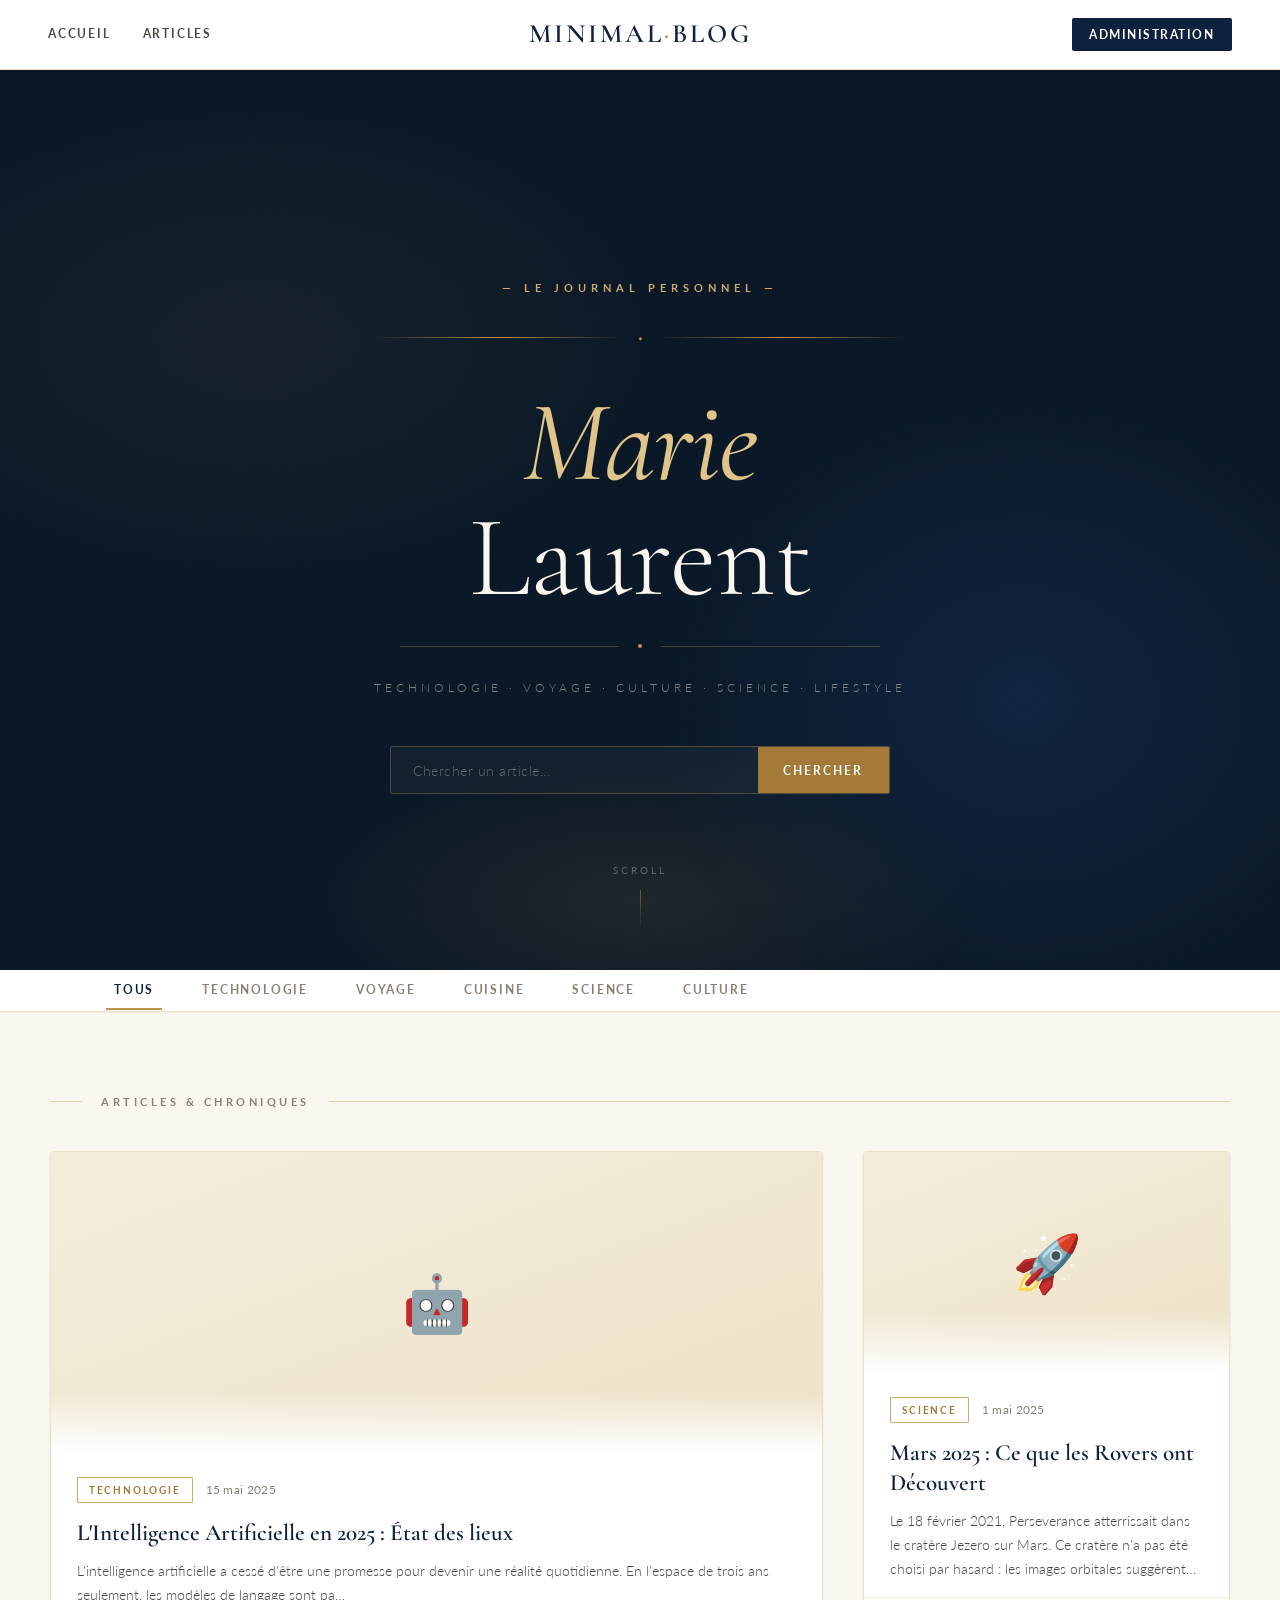
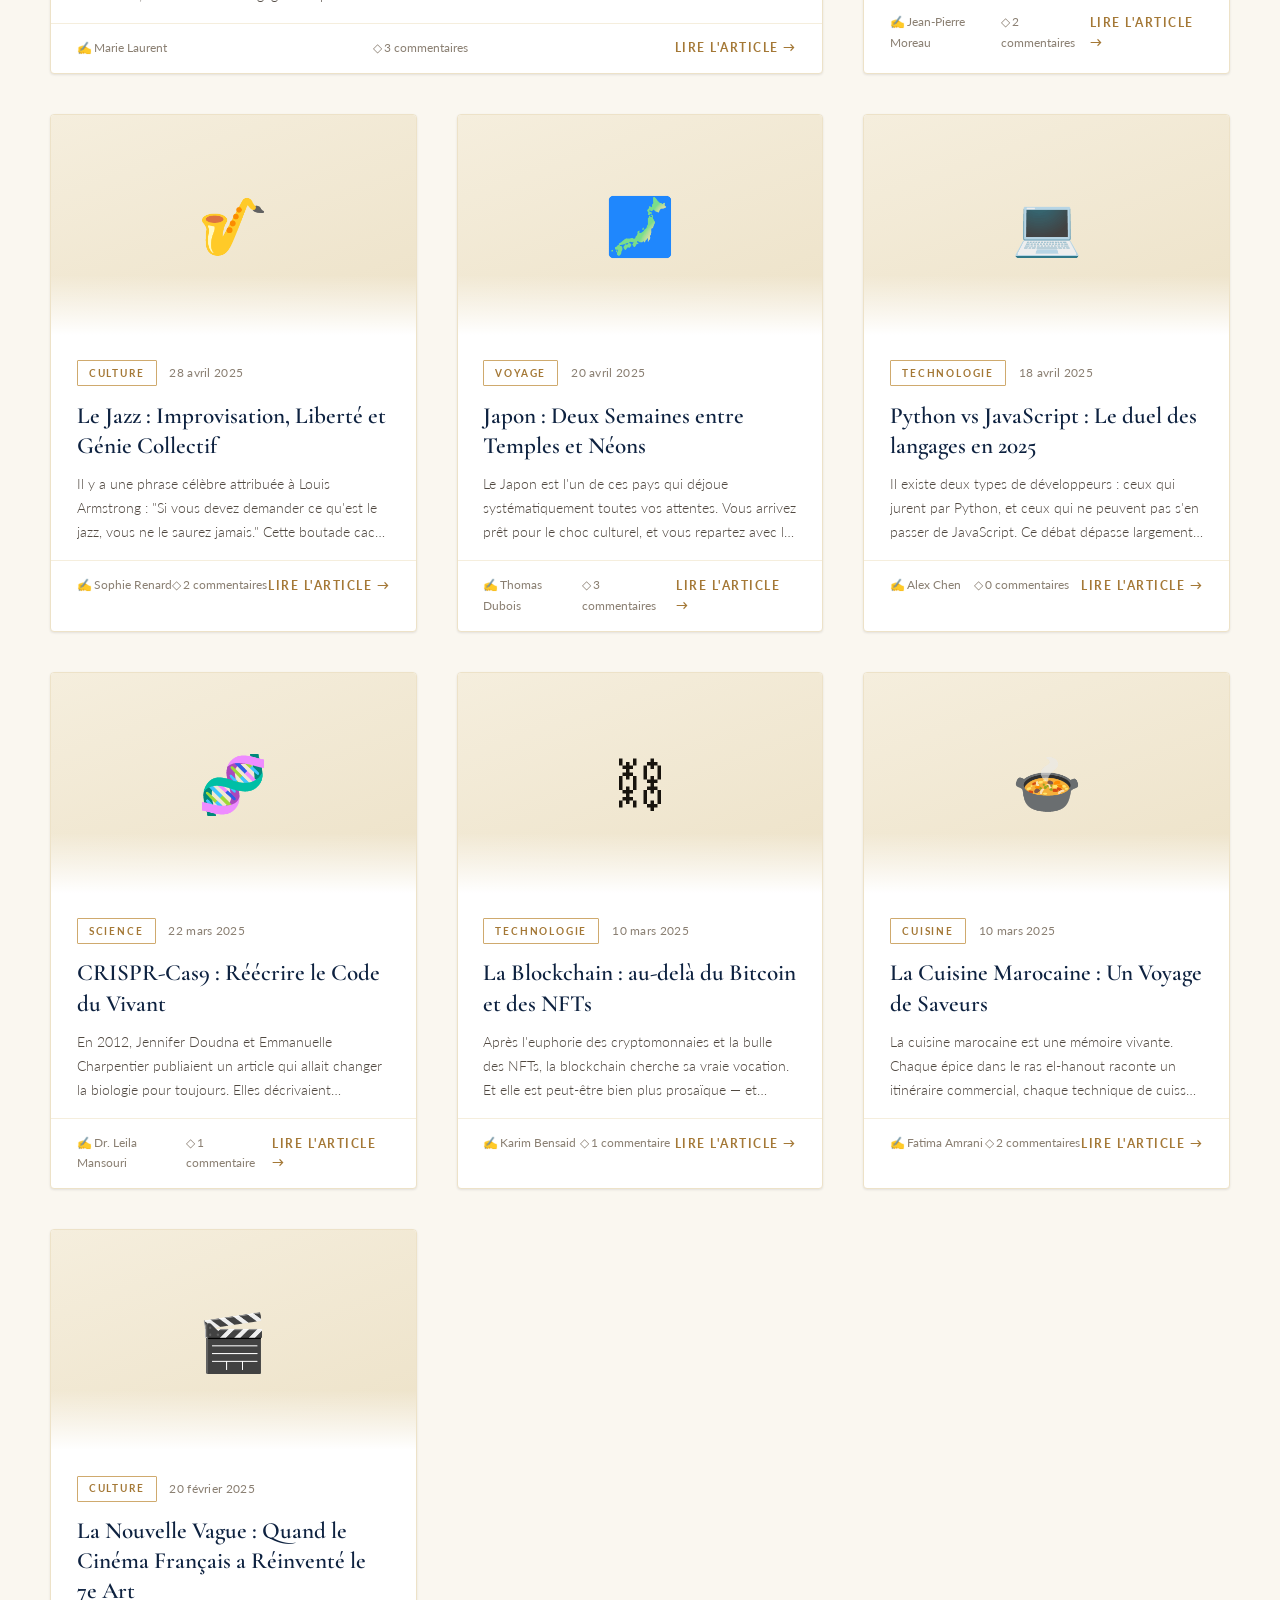
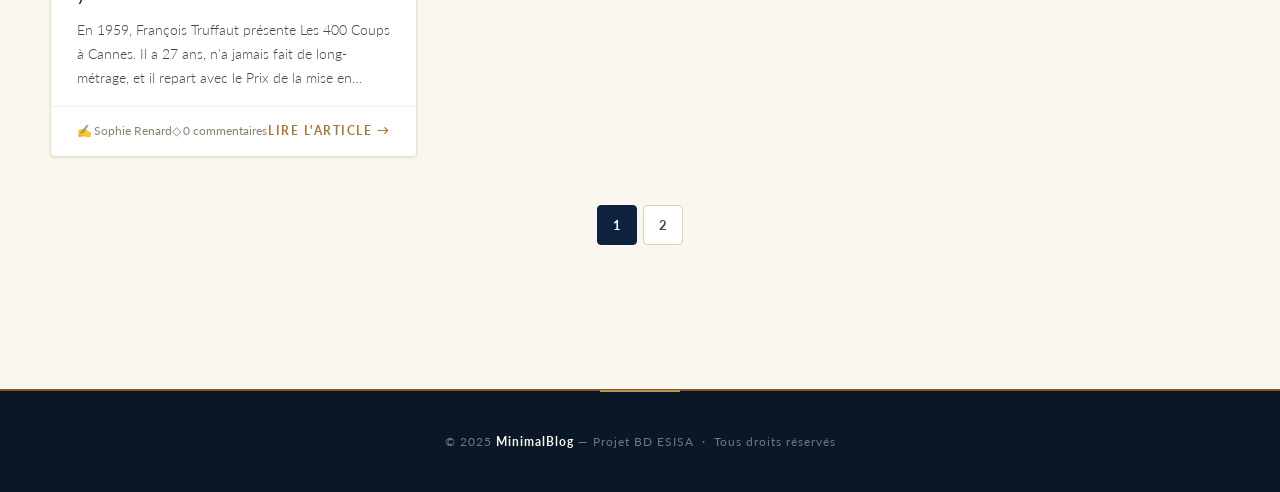
==== commit 74c7561c: "14 articles enrichis + 22 commentaires réalistes (v5) - 6 articles enrichis avec 5-6 paragraphes dét" ====
--- a/index.html
+++ b/index.html
@@ -108,7 +108,7 @@
 <script>
   /* ---- État ---- */
   let pageActuelle    = 1;
-  const ARTICLES_PAGE = 6;
+  const ARTICLES_PAGE = 9;
   let categorieActive = null;
   let rechercheActive = '';
 
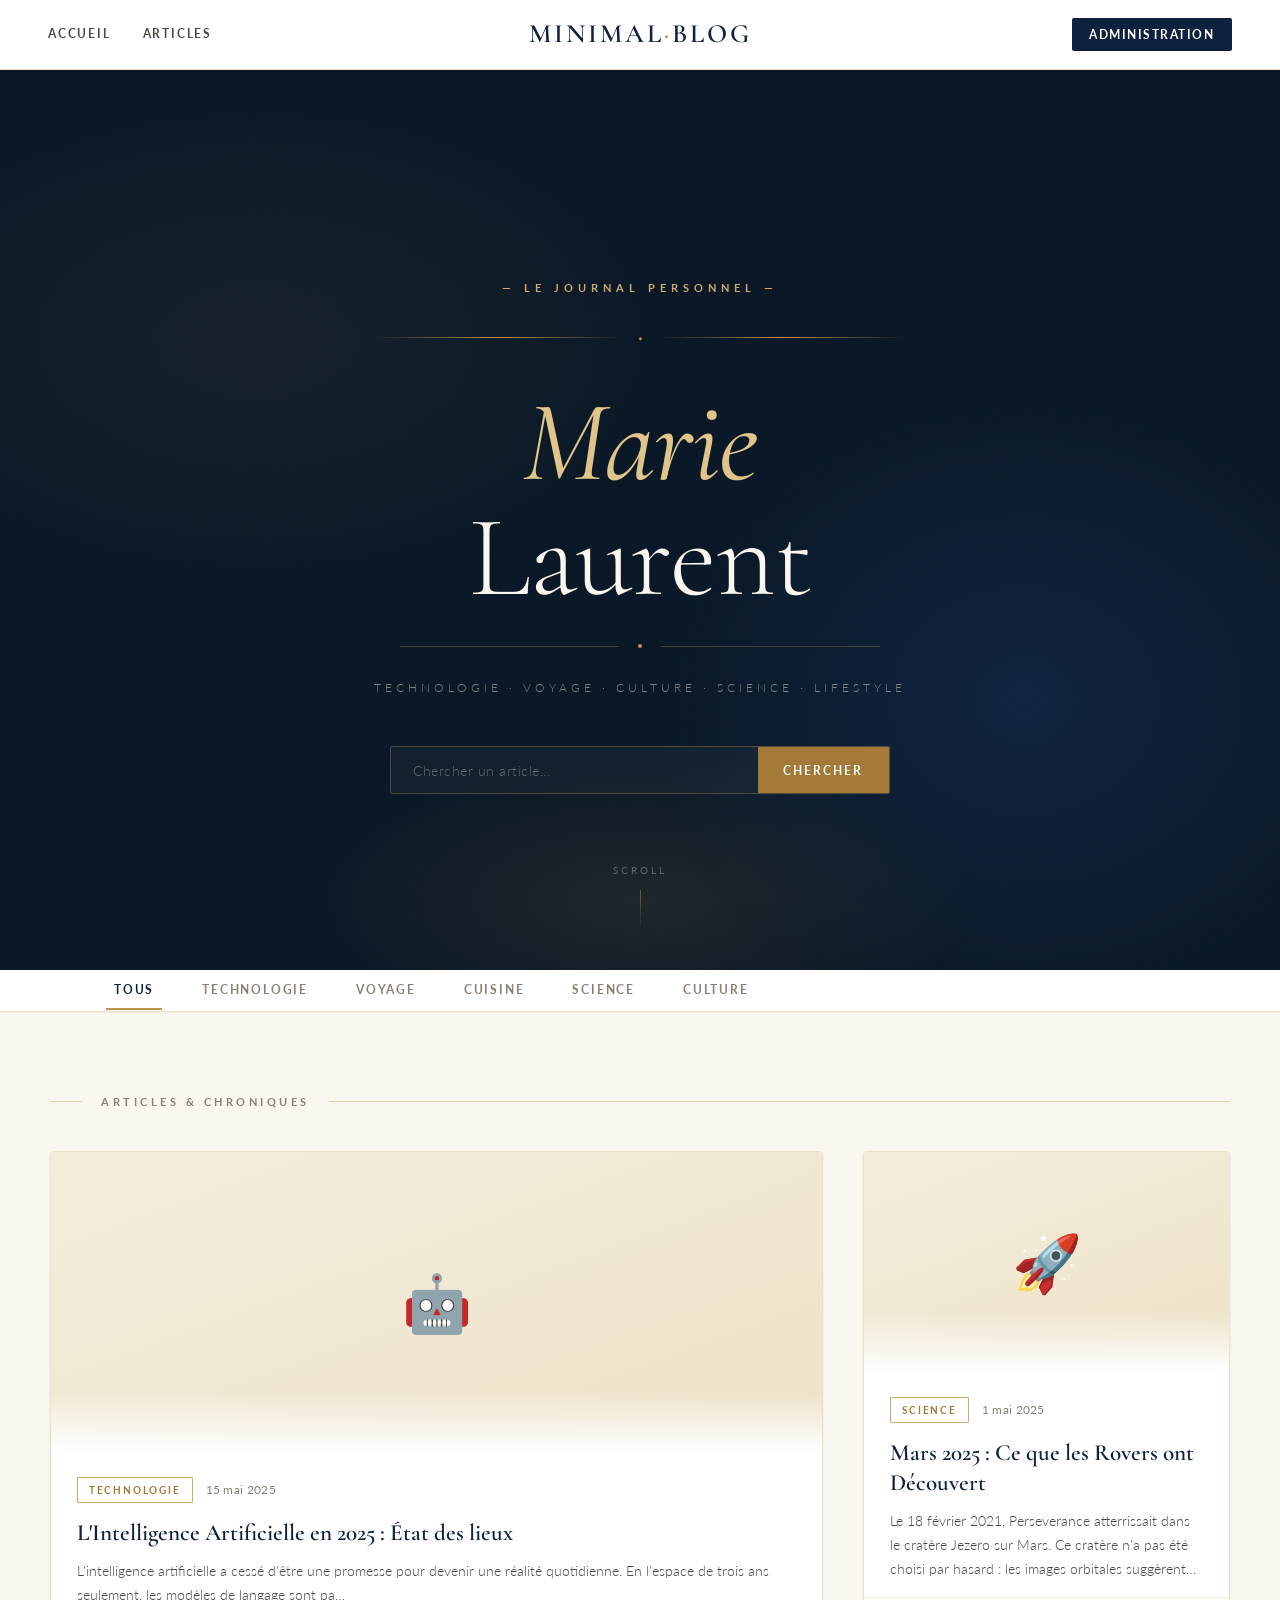
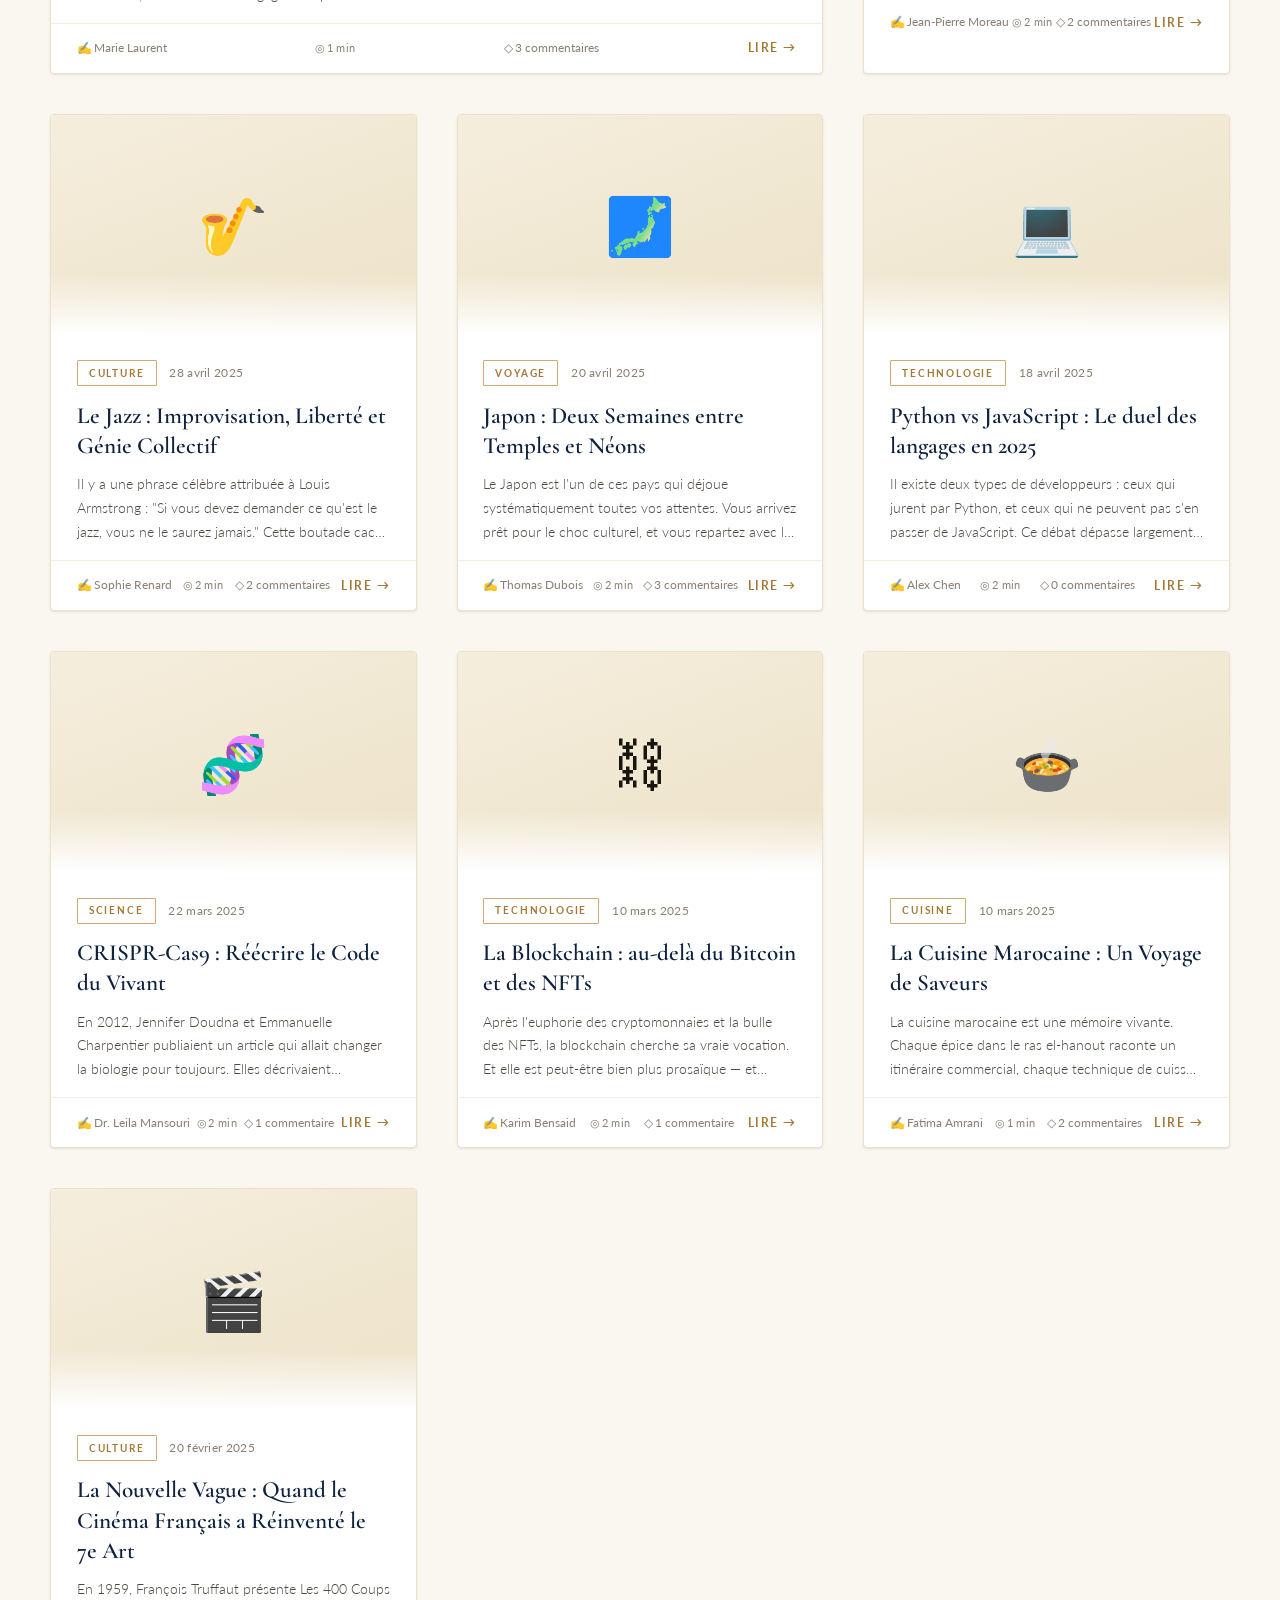
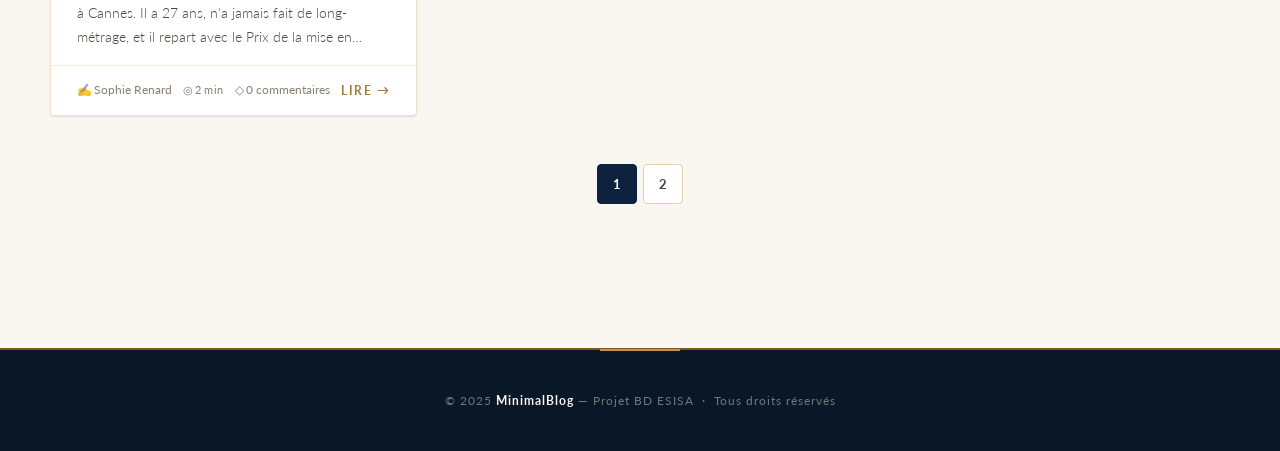
==== commit 0632659a: "Photos inline + fond hero flouté + temps de lecture + articles similaires (v6) - db.js v6 : 2 photos" ====
--- a/index.html
+++ b/index.html
@@ -170,15 +170,16 @@
     }
 
     grid.innerHTML = page.map((art, idx) => {
-      const cat     = DB.getCategorieById(art.categorie_id);
-      const coms    = DB.getCommentaires(art.id, true);
-      const extrait = art.contenu.replace(/\n/g, ' ').substring(0, 160) + '…';
+      const cat      = DB.getCategorieById(art.categorie_id);
+      const coms     = DB.getCommentaires(art.id, true);
+      const extrait  = art.contenu.replace(/\n/g, ' ').substring(0, 160) + '…';
+      const minutes  = Math.max(1, Math.round(art.contenu.split(/\s+/).length / 220));
       return `
         <article class="card" onclick="window.location='article.html?id=${art.id}'"
                  style="transition-delay:${(idx % 3) * 0.1}s">
           <div class="card-img">
             ${art.image_principale
-              ? `<img src="${escapeHtml(art.image_principale)}" alt="${escapeHtml(art.titre)}"
+              ? `<img src="${escapeHtml(art.image_principale)}" alt="${escapeHtml(art.titre)}" loading="lazy"
                      onerror="this.parentElement.innerHTML='<span style=font-size:3.5rem>${art.emoji || '📝'}</span>'">`
               : `<span style="font-size:3.5rem">${art.emoji || '📝'}</span>`}
           </div>
@@ -192,8 +193,9 @@
           </div>
           <div class="card-footer">
             <span>✍&thinsp;${escapeHtml(art.auteur)}</span>
+            <span class="card-read-time">◎&thinsp;${minutes} min</span>
             <span>◇&thinsp;${coms.length} commentaire${coms.length !== 1 ? 's' : ''}</span>
-            <span class="read-more">Lire l'article →</span>
+            <span class="read-more">Lire →</span>
           </div>
         </article>`;
     }).join('');
--- a/css/style.css
+++ b/css/style.css
@@ -1001,3 +1001,20 @@
   .container  { padding:0 1.2rem; }
   .categories-filter { padding:0 1.2rem; }
 }
+
+/* ----------------------------------------------------------------
+   LECTURE TIME BADGE (index cards)
+   ---------------------------------------------------------------- */
+.card-read-time {
+  display:inline-flex; align-items:center; gap:.3rem;
+  font-size:.68rem; color:var(--ink-400); letter-spacing:.3px;
+  font-family:'Lato', sans-serif;
+}
+
+/* ----------------------------------------------------------------
+   FEATURED CARD first-child — responsive fix
+   ---------------------------------------------------------------- */
+@media (max-width:640px) {
+  .articles-grid .card:first-child .card-img { height:220px; }
+  .articles-grid .card:first-child .card h2  { font-size:1.45rem; }
+}
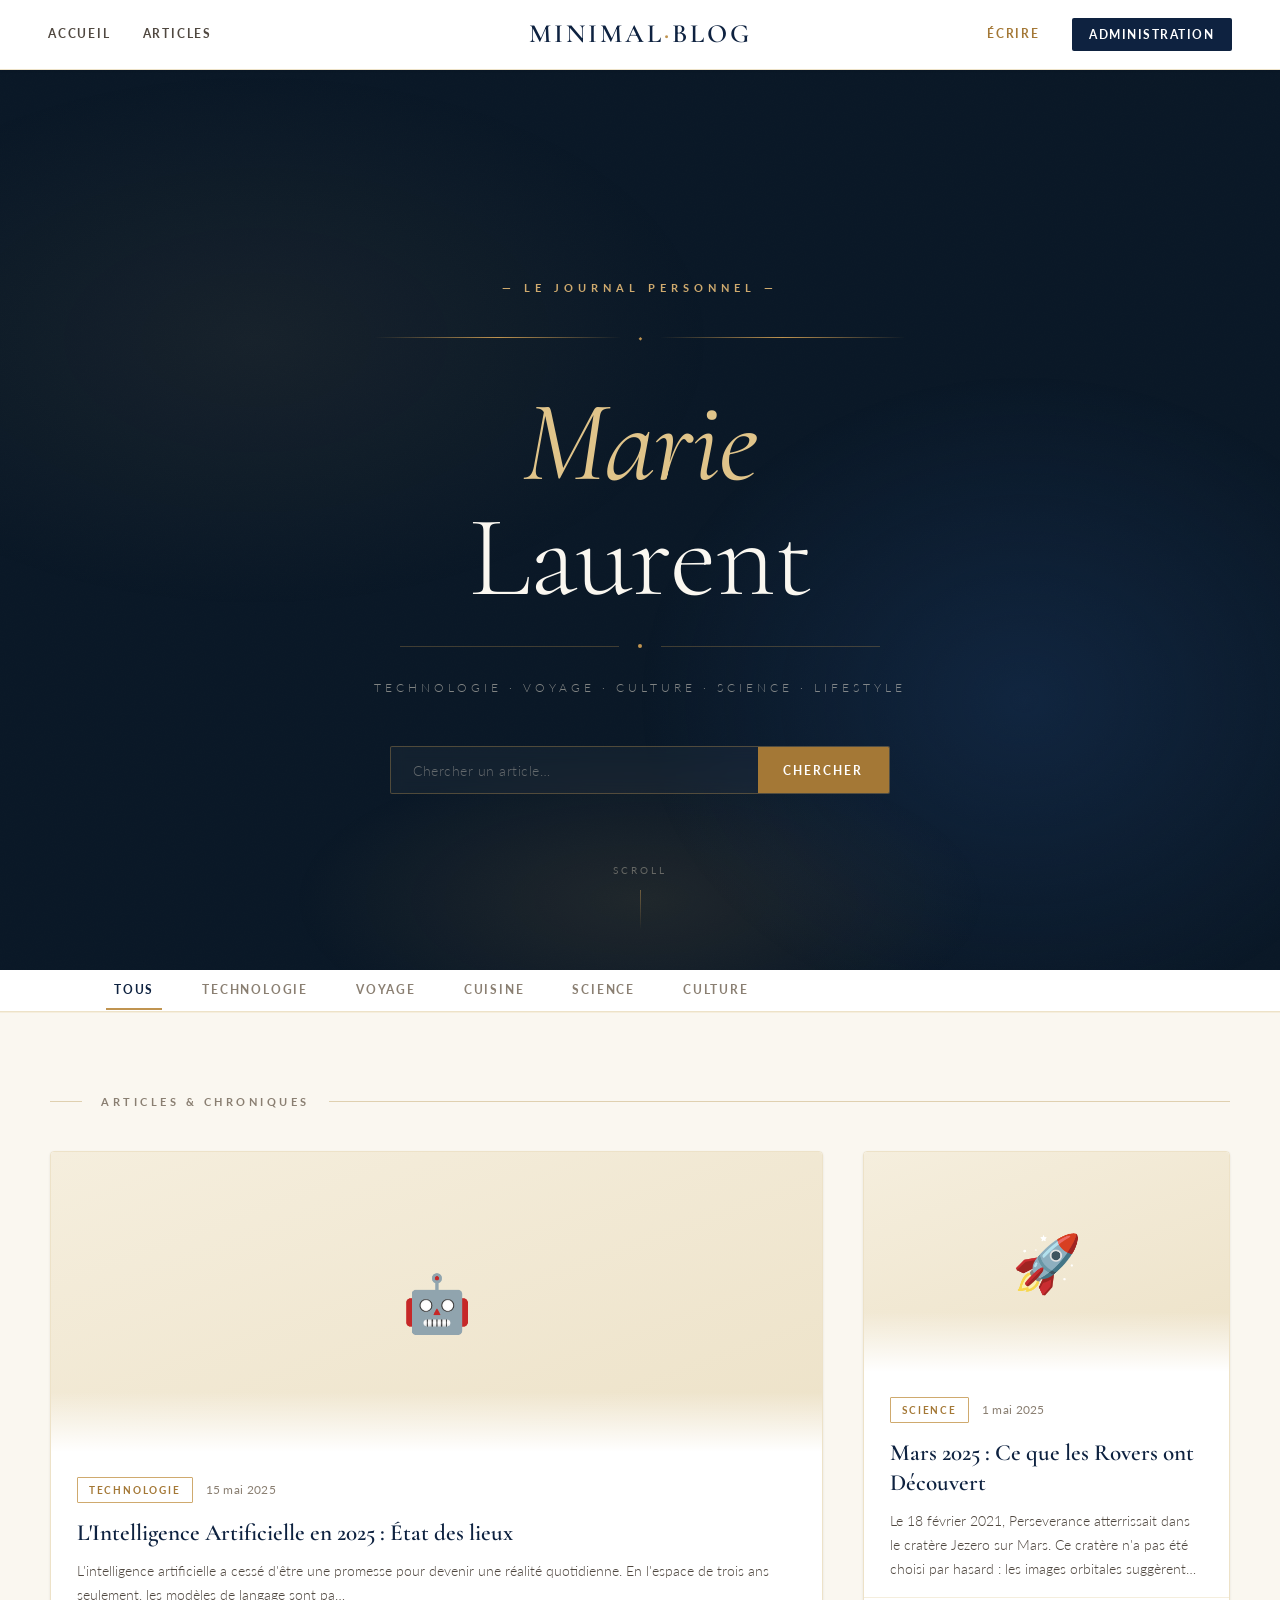
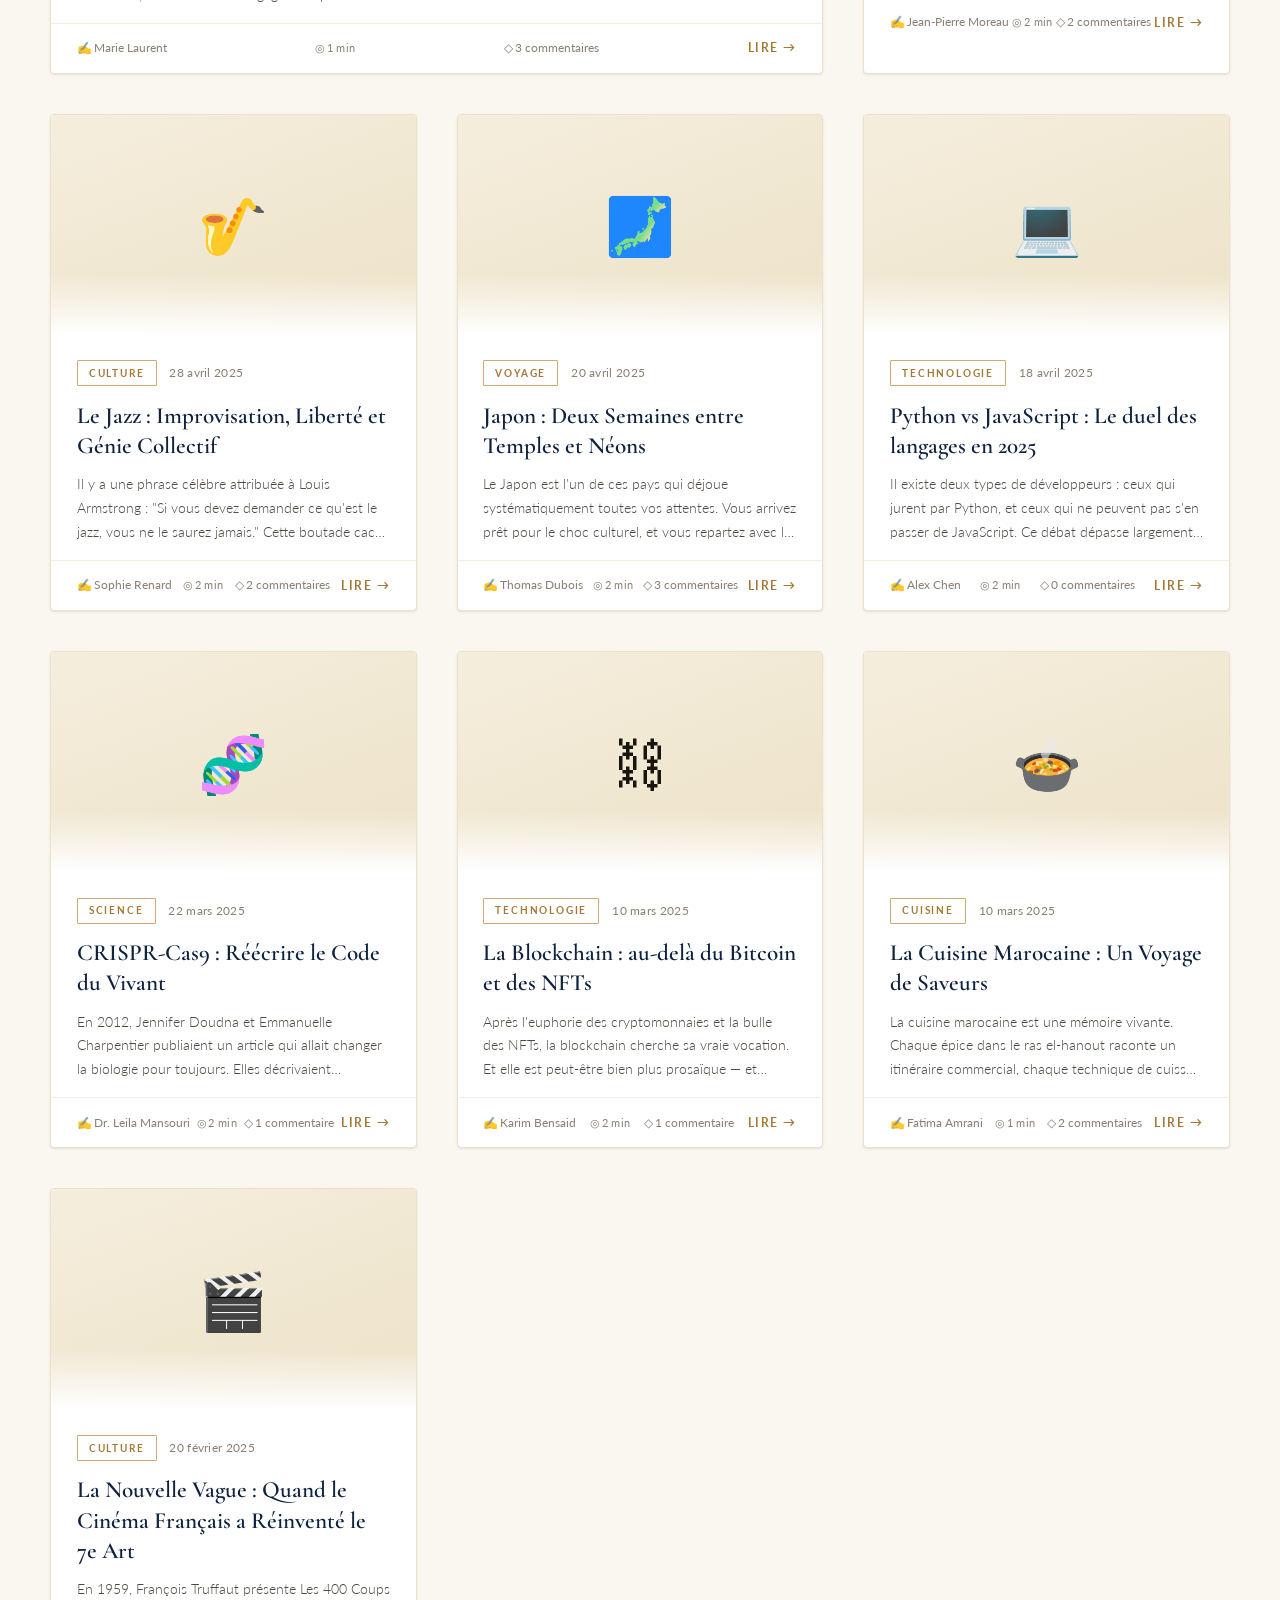
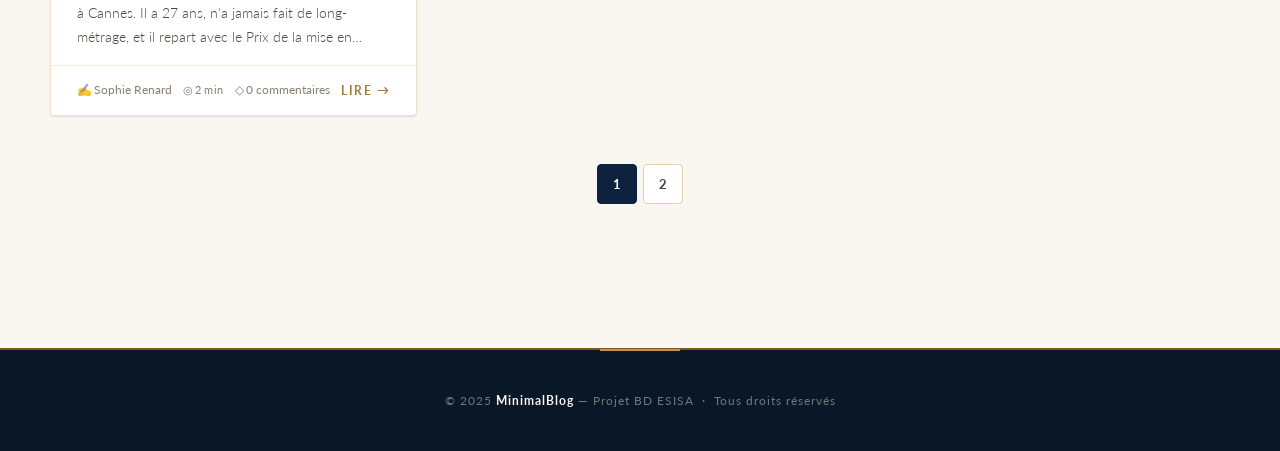
==== commit 234d749e: "Ajout soumission publique d'articles + modération admin - Nouvelle page soumettre.html : formulaire " ====
--- a/index.html
+++ b/index.html
@@ -23,6 +23,7 @@
   <a href="index.html" class="logo">Minimal<span>·</span>Blog</a>
 
   <nav class="nav-right">
+    <a href="soumettre.html" style="color:var(--gold-600);font-weight:700">Écrire</a>
     <a href="admin/login.html" class="btn-admin">Administration</a>
   </nav>
 </header>
--- a/css/style.css
+++ b/css/style.css
@@ -829,6 +829,9 @@
 }
 .status-brouillon, .status-pending {
   background:#fef8ec; color:#7a5a10; border:1px solid #f0d88a;
+}
+.status-soumis {
+  background:#fef3e2; color:#a04500; border:1px solid #f5c98a;
 }
 
 .actions { display:flex; gap:.4rem; }
